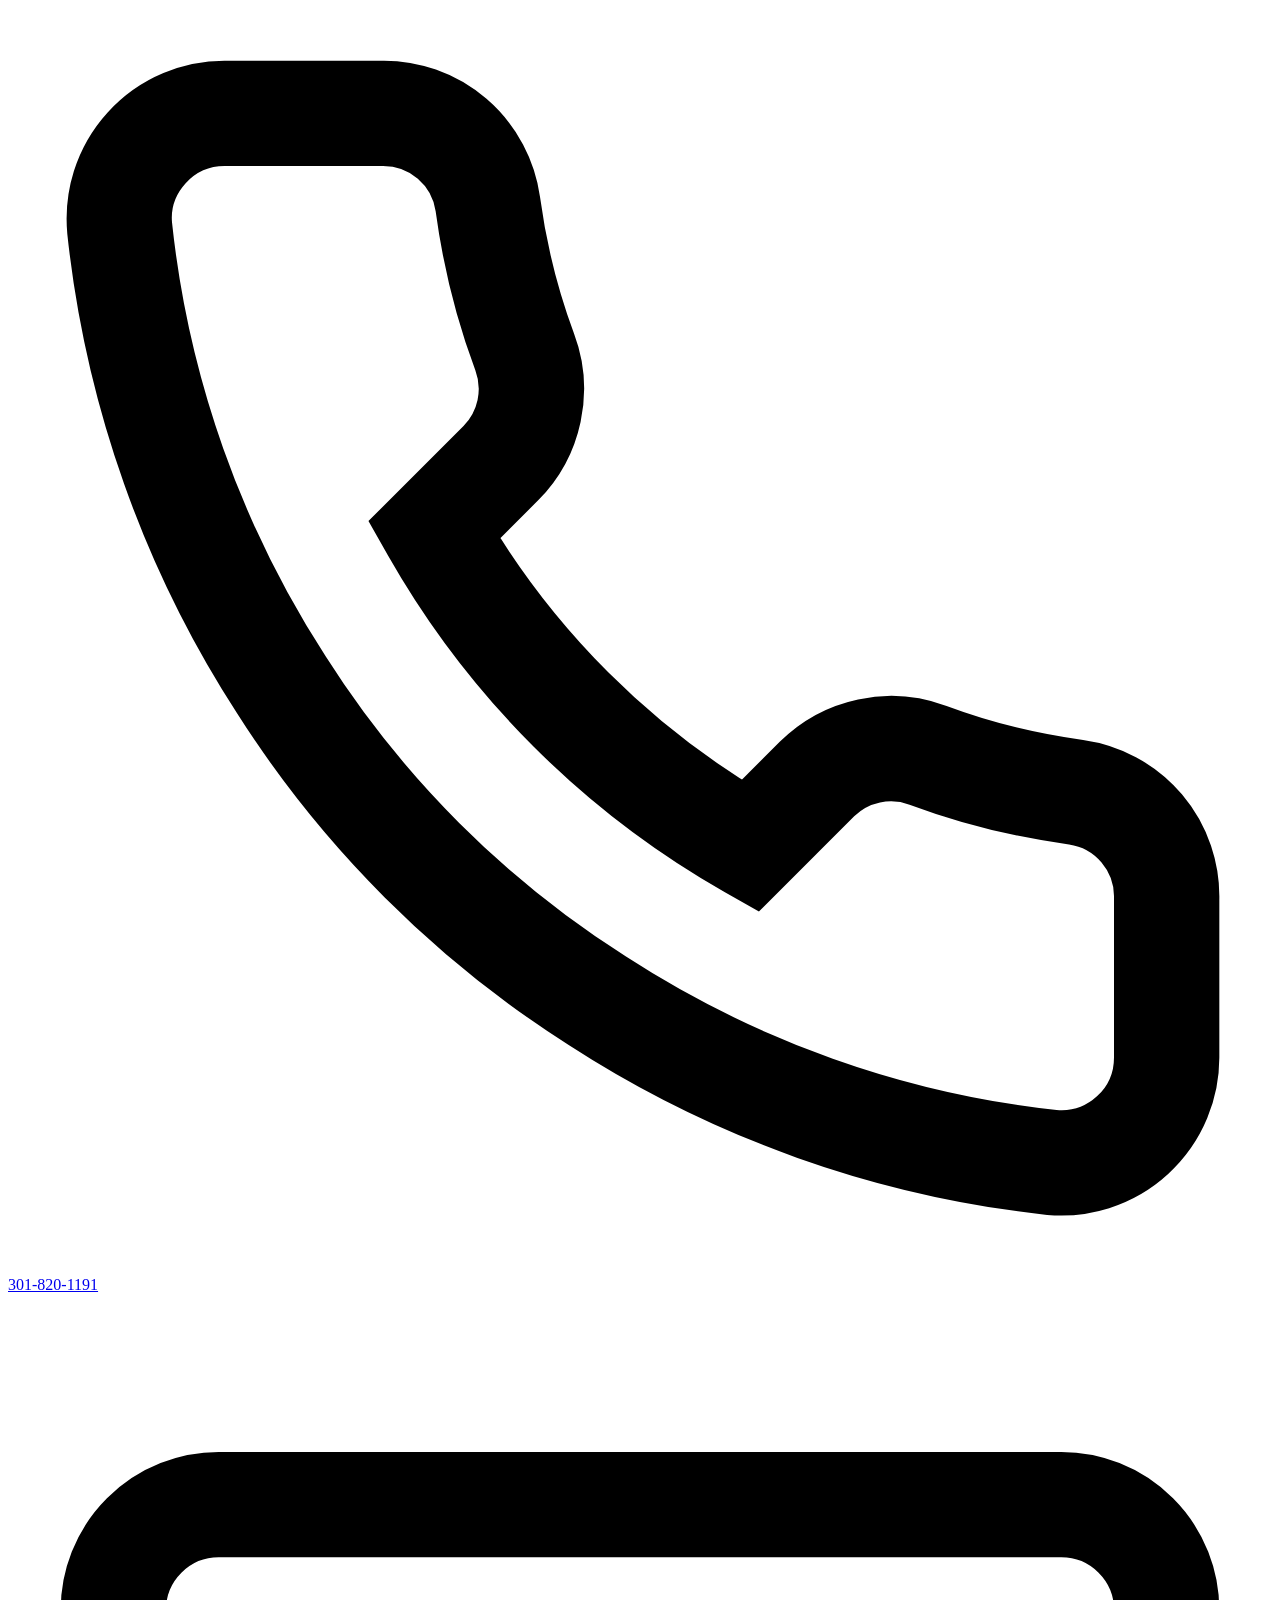
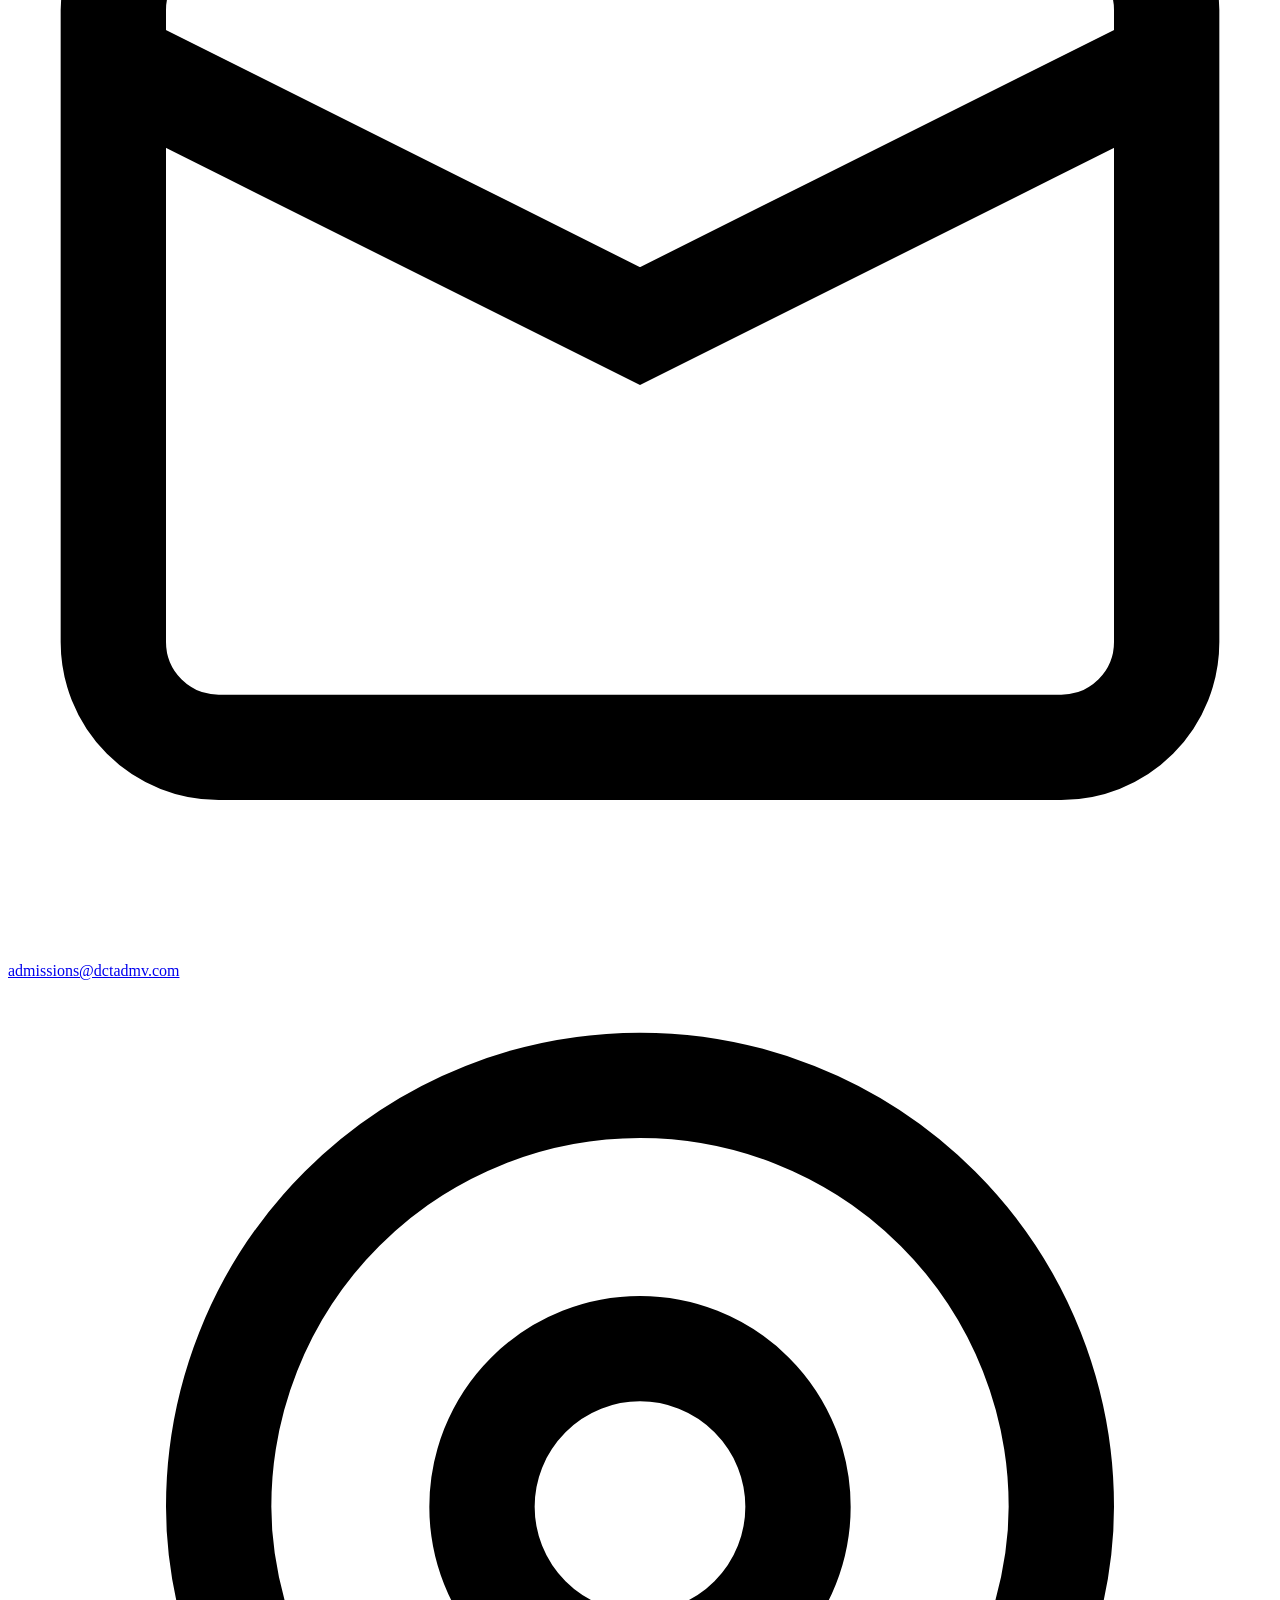
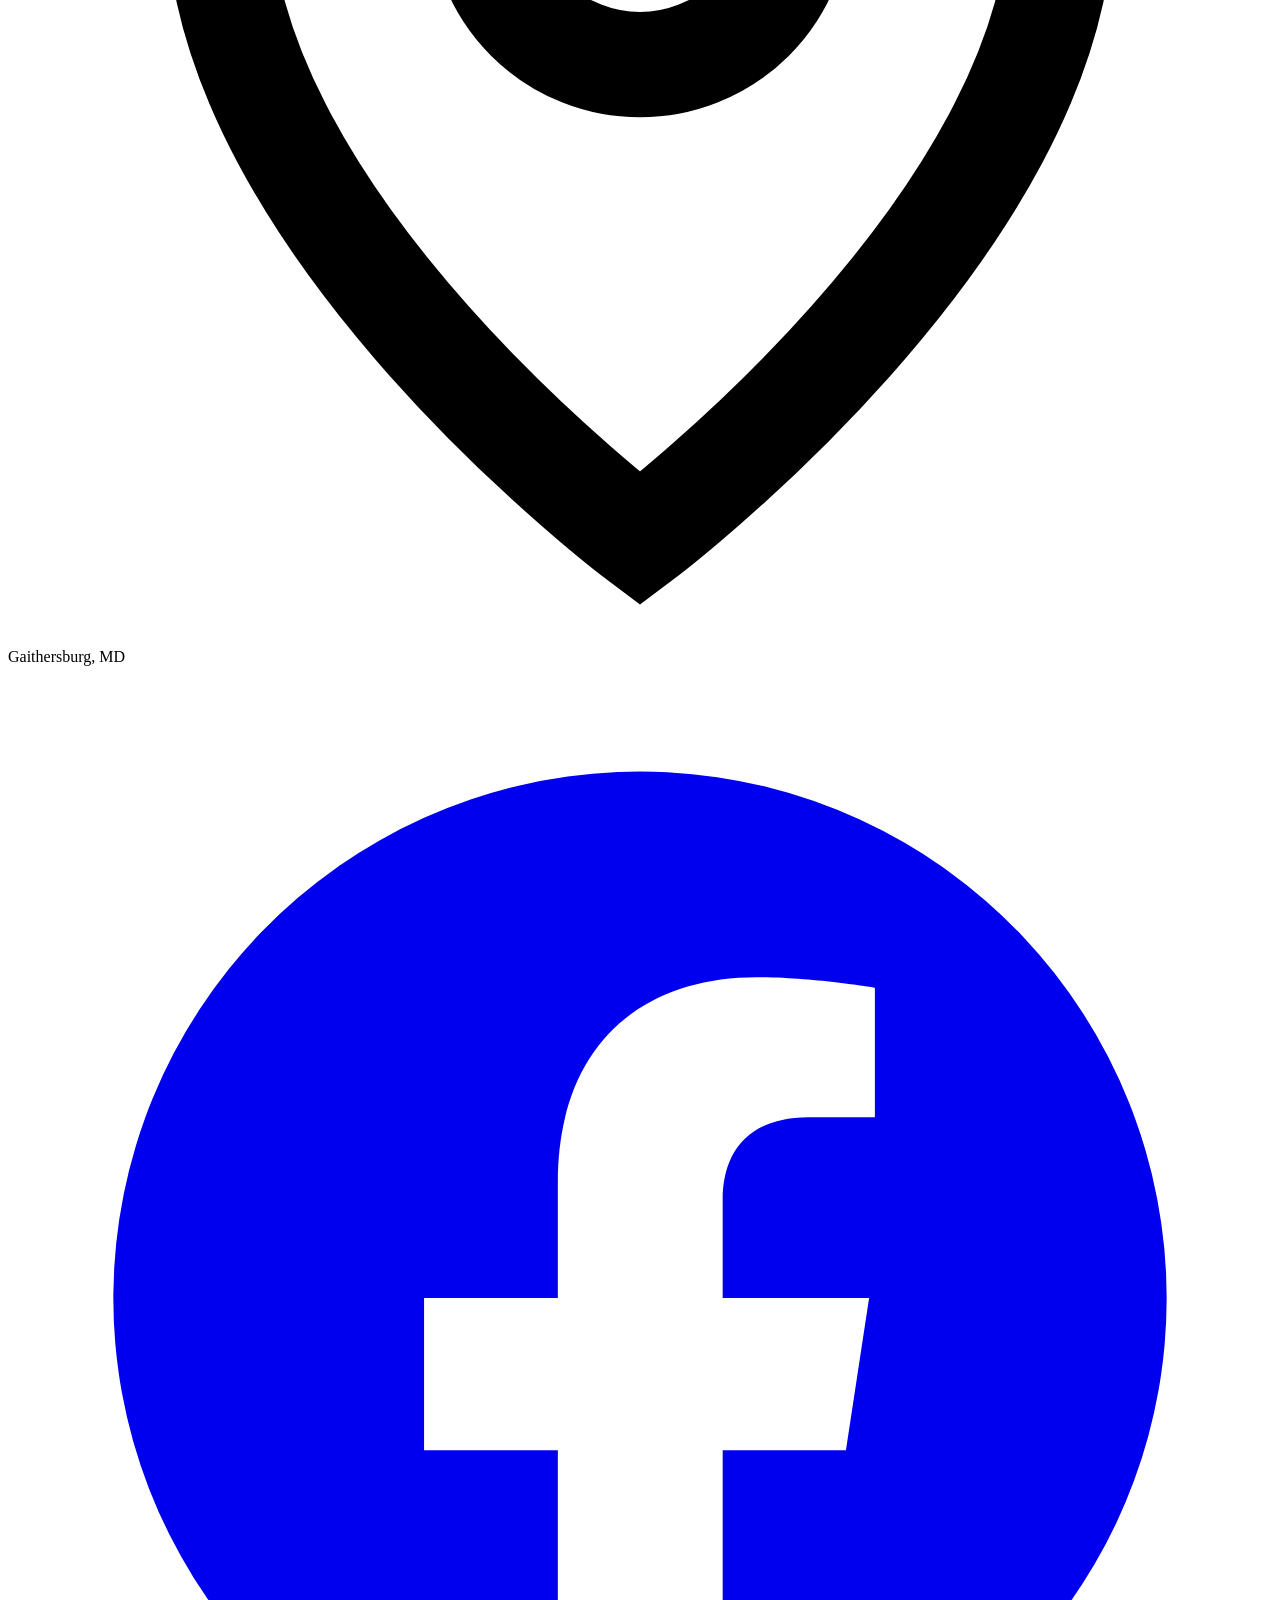
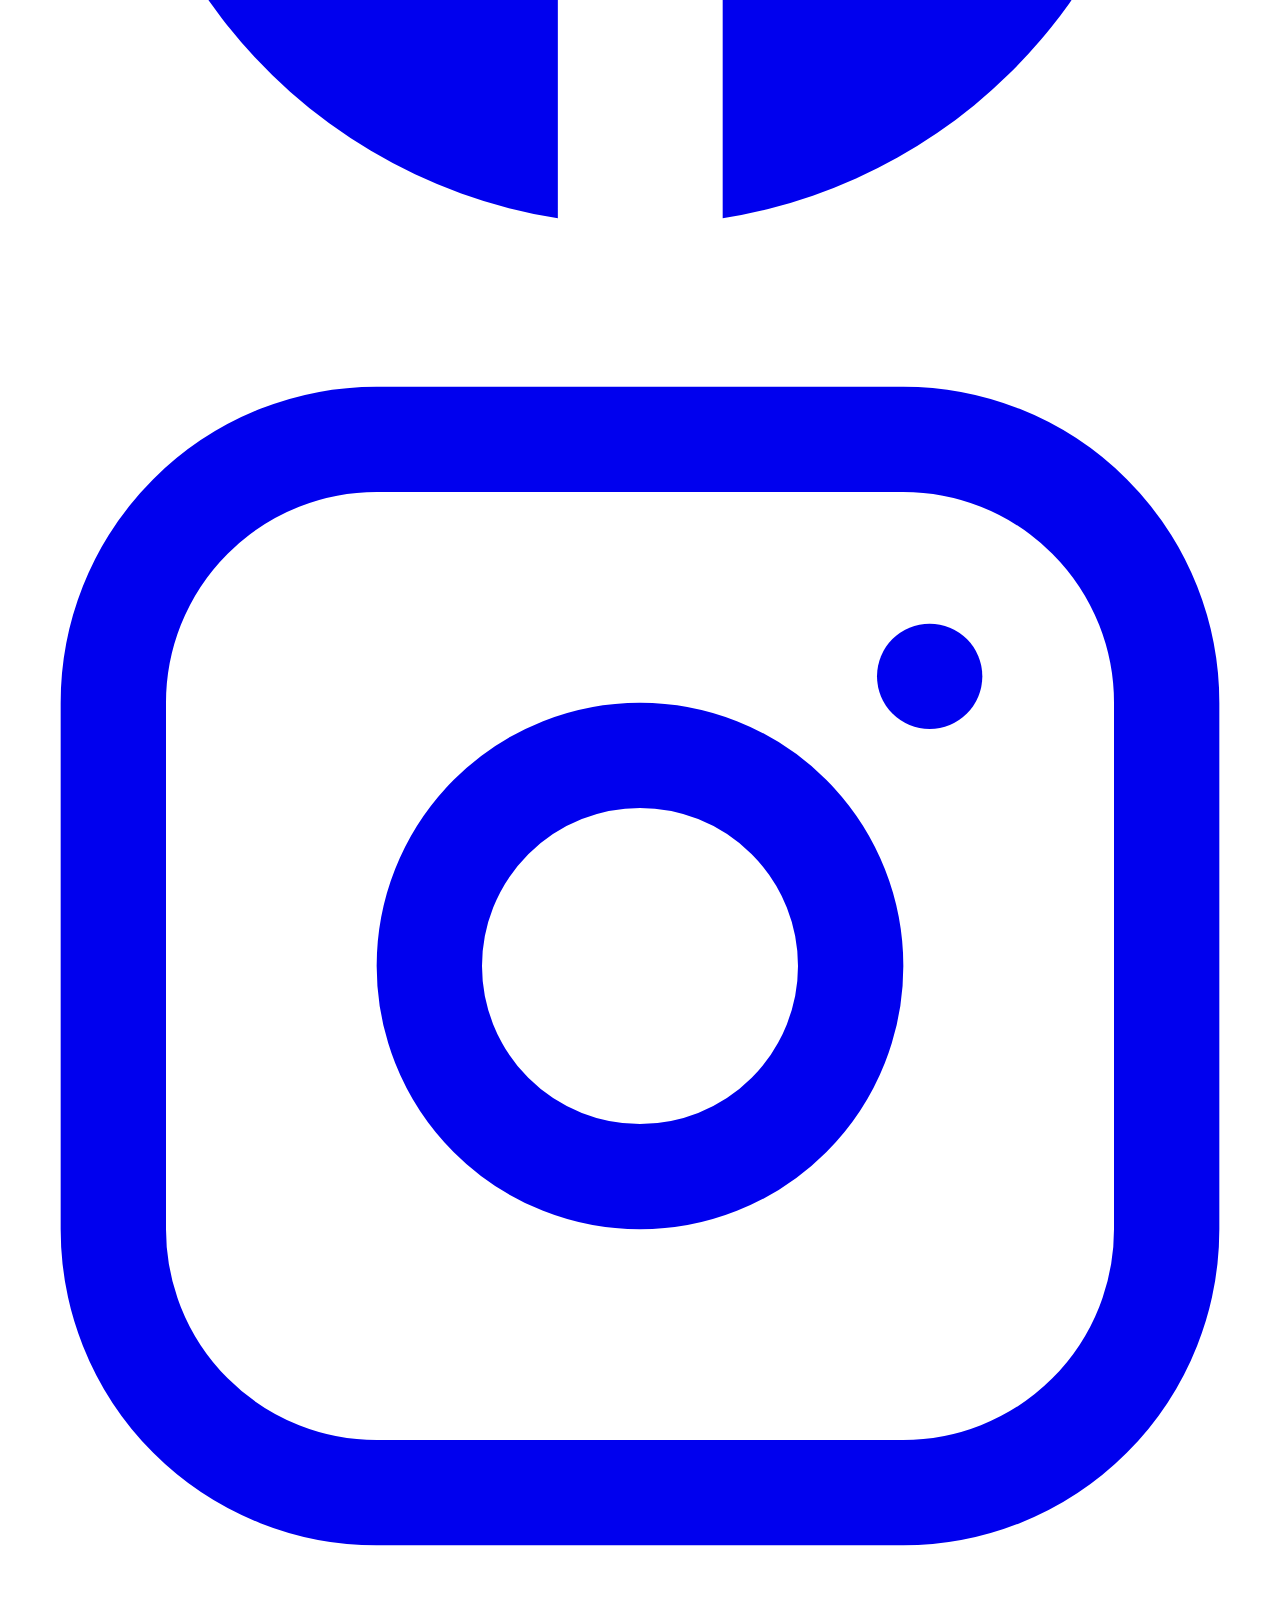
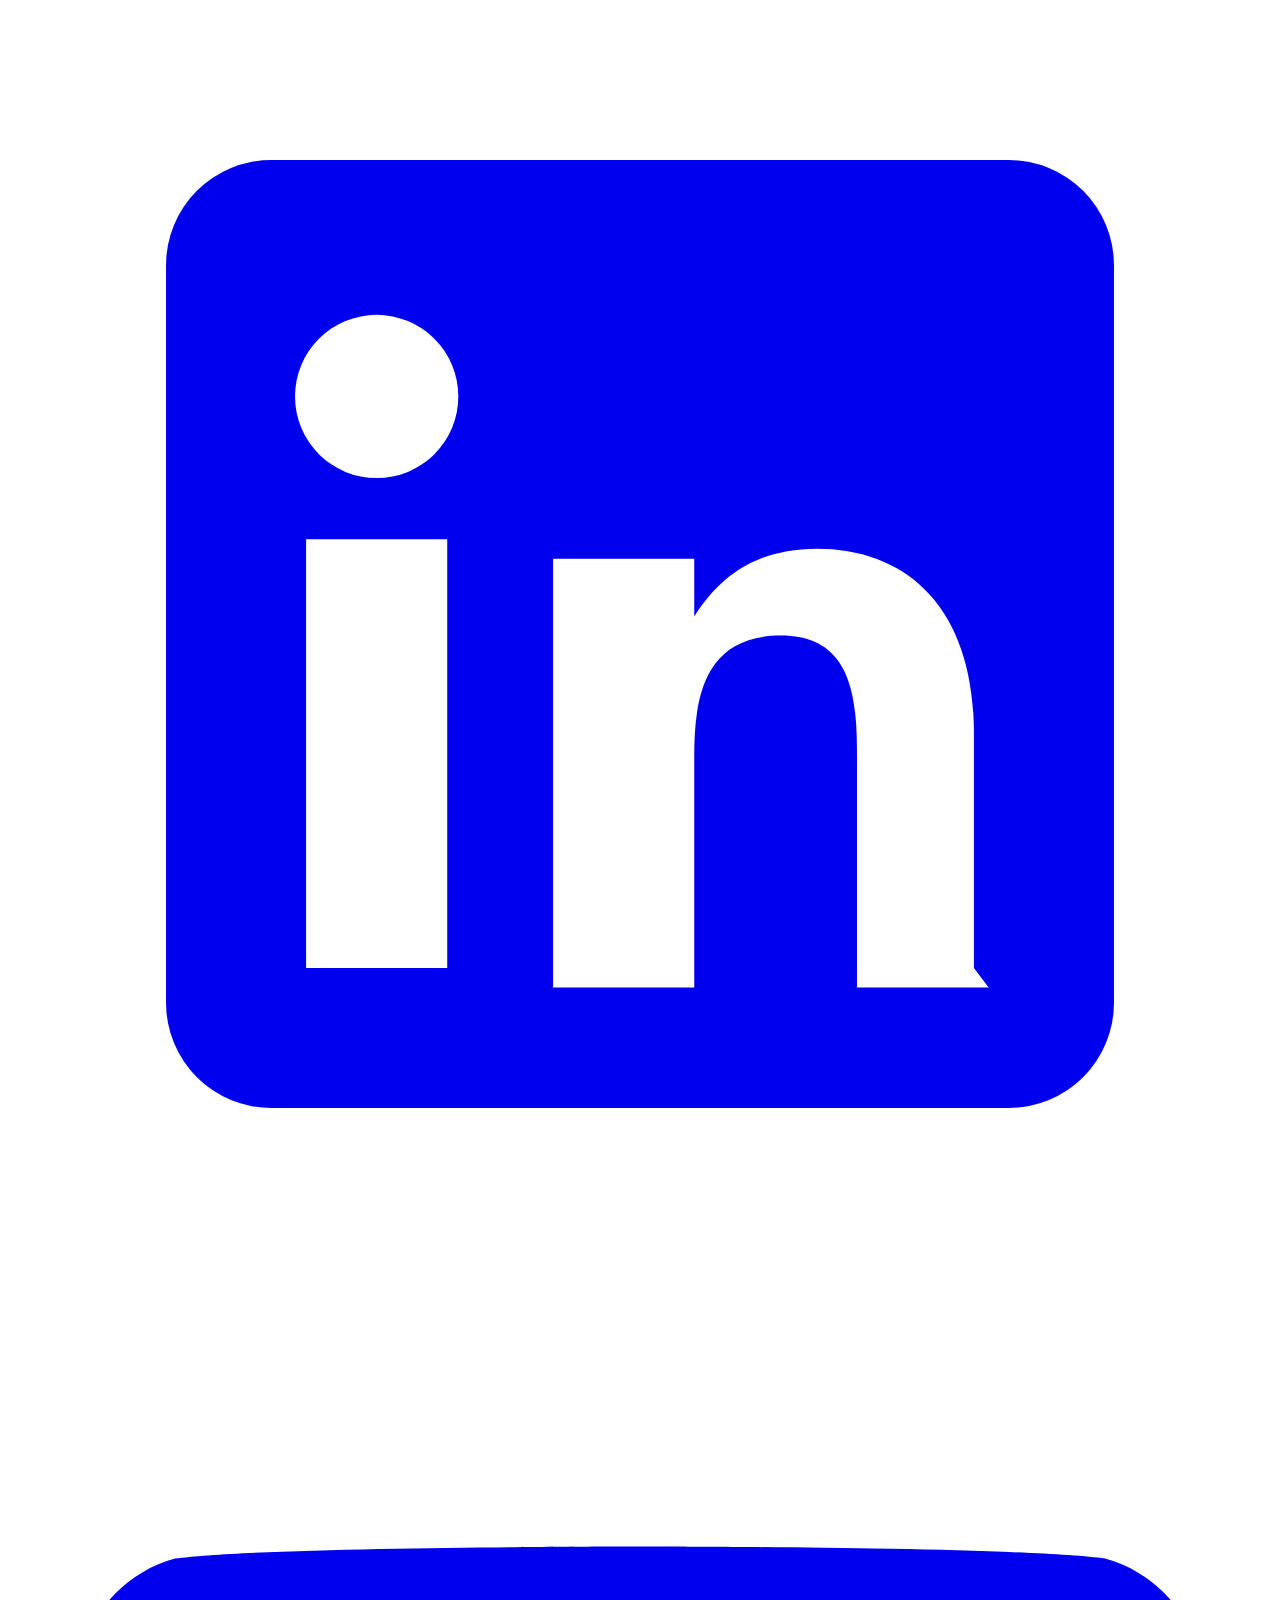
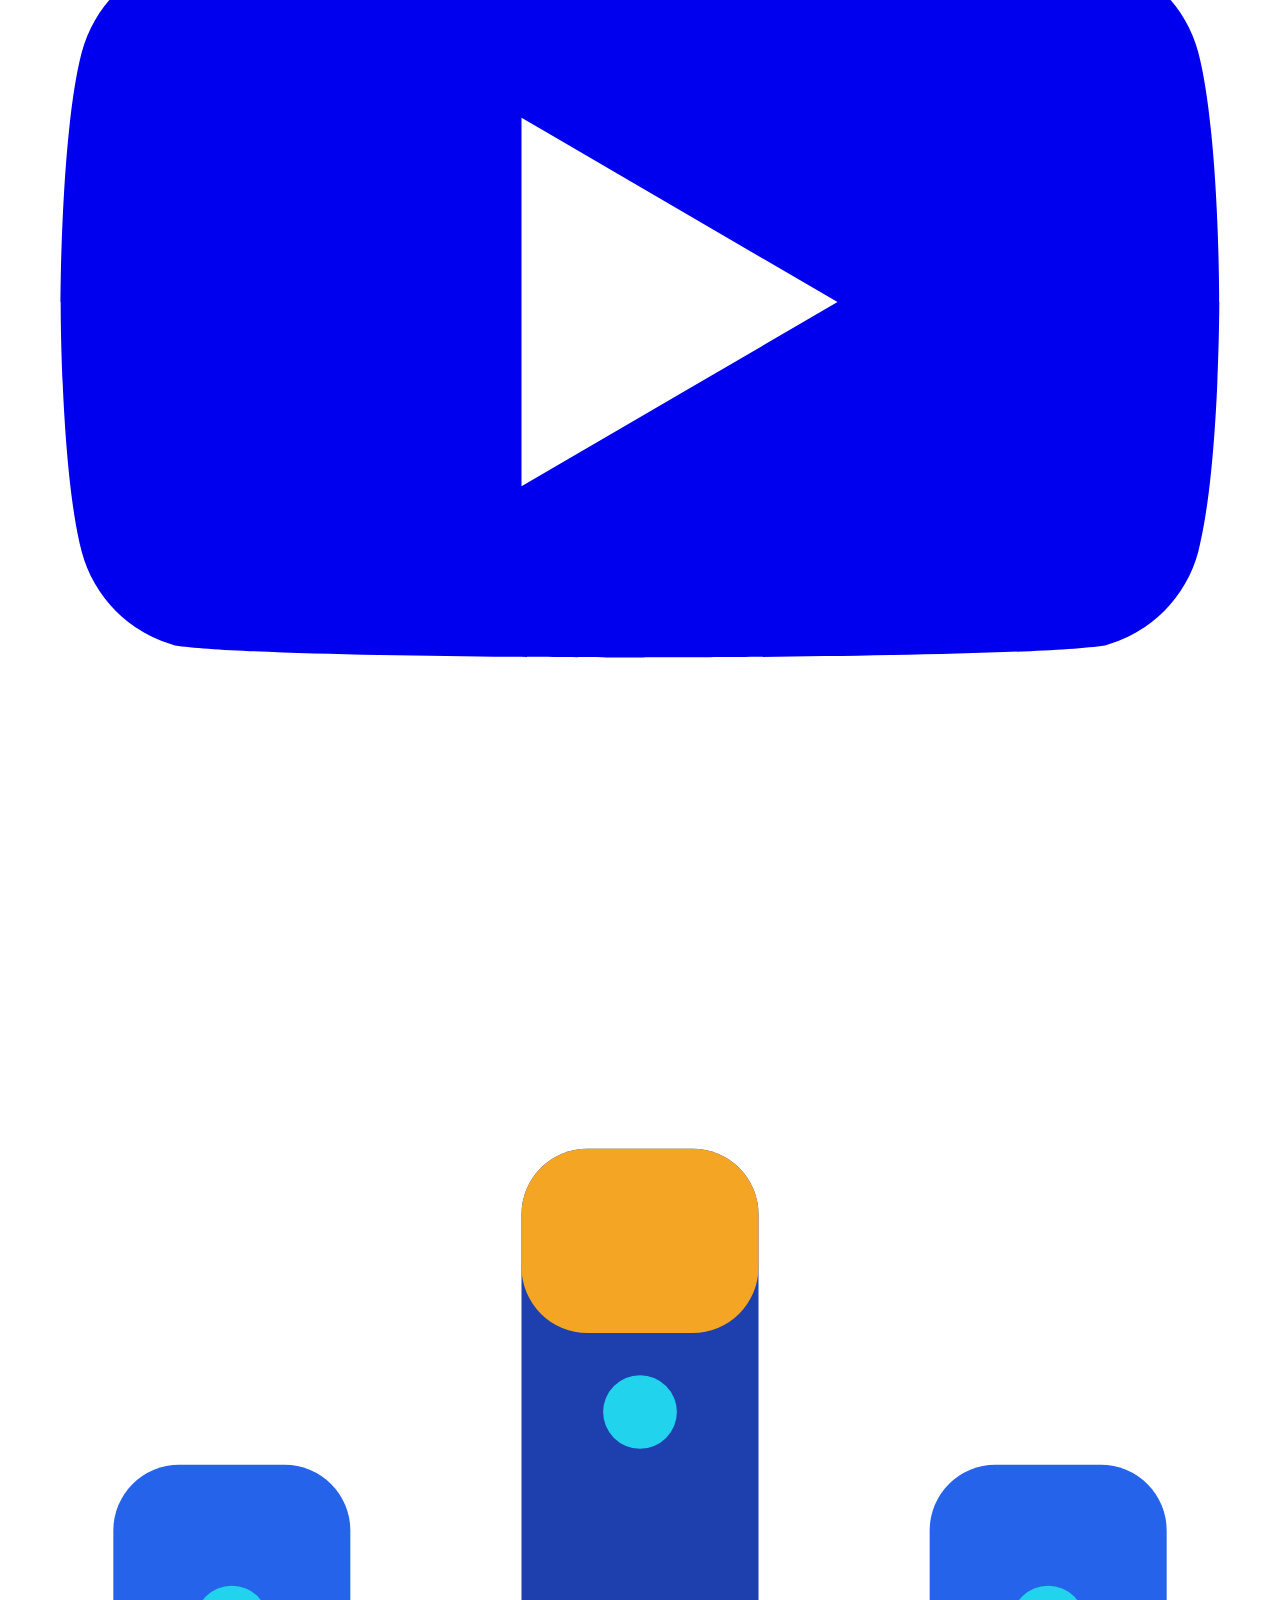
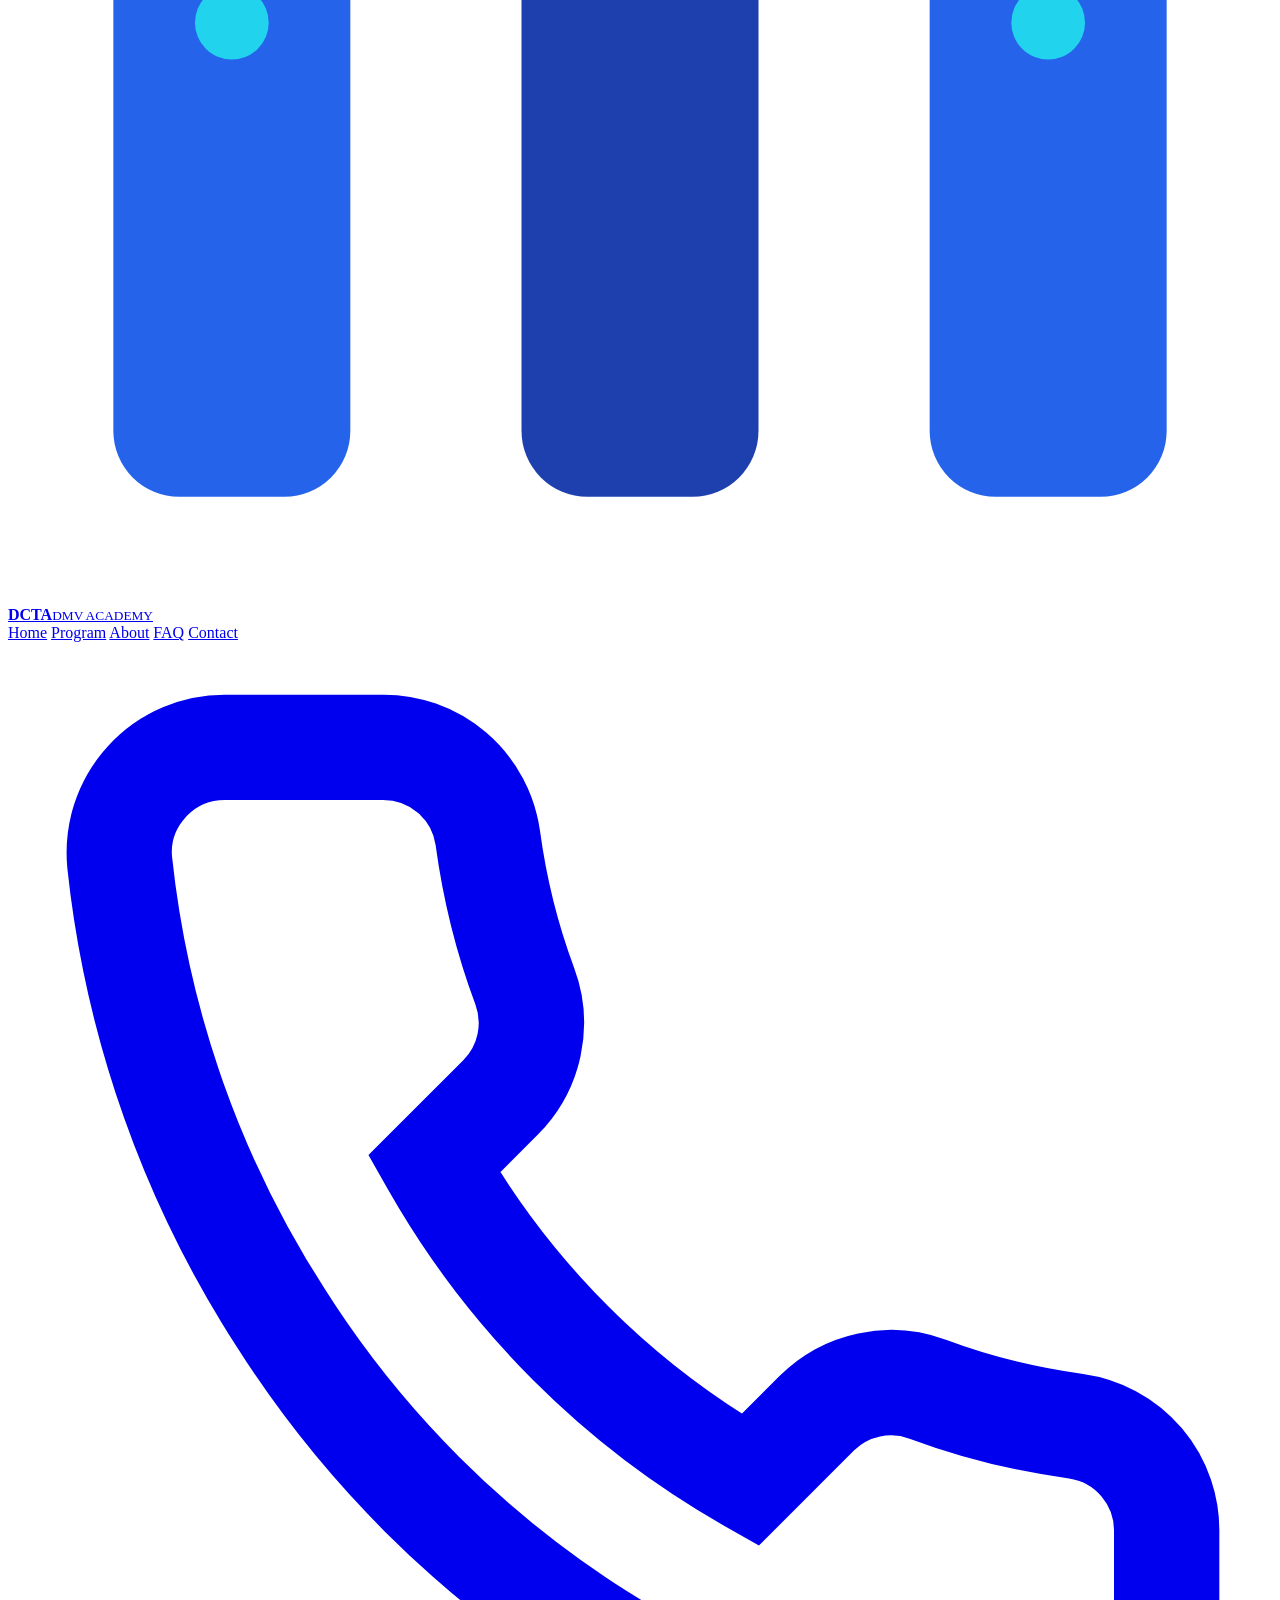
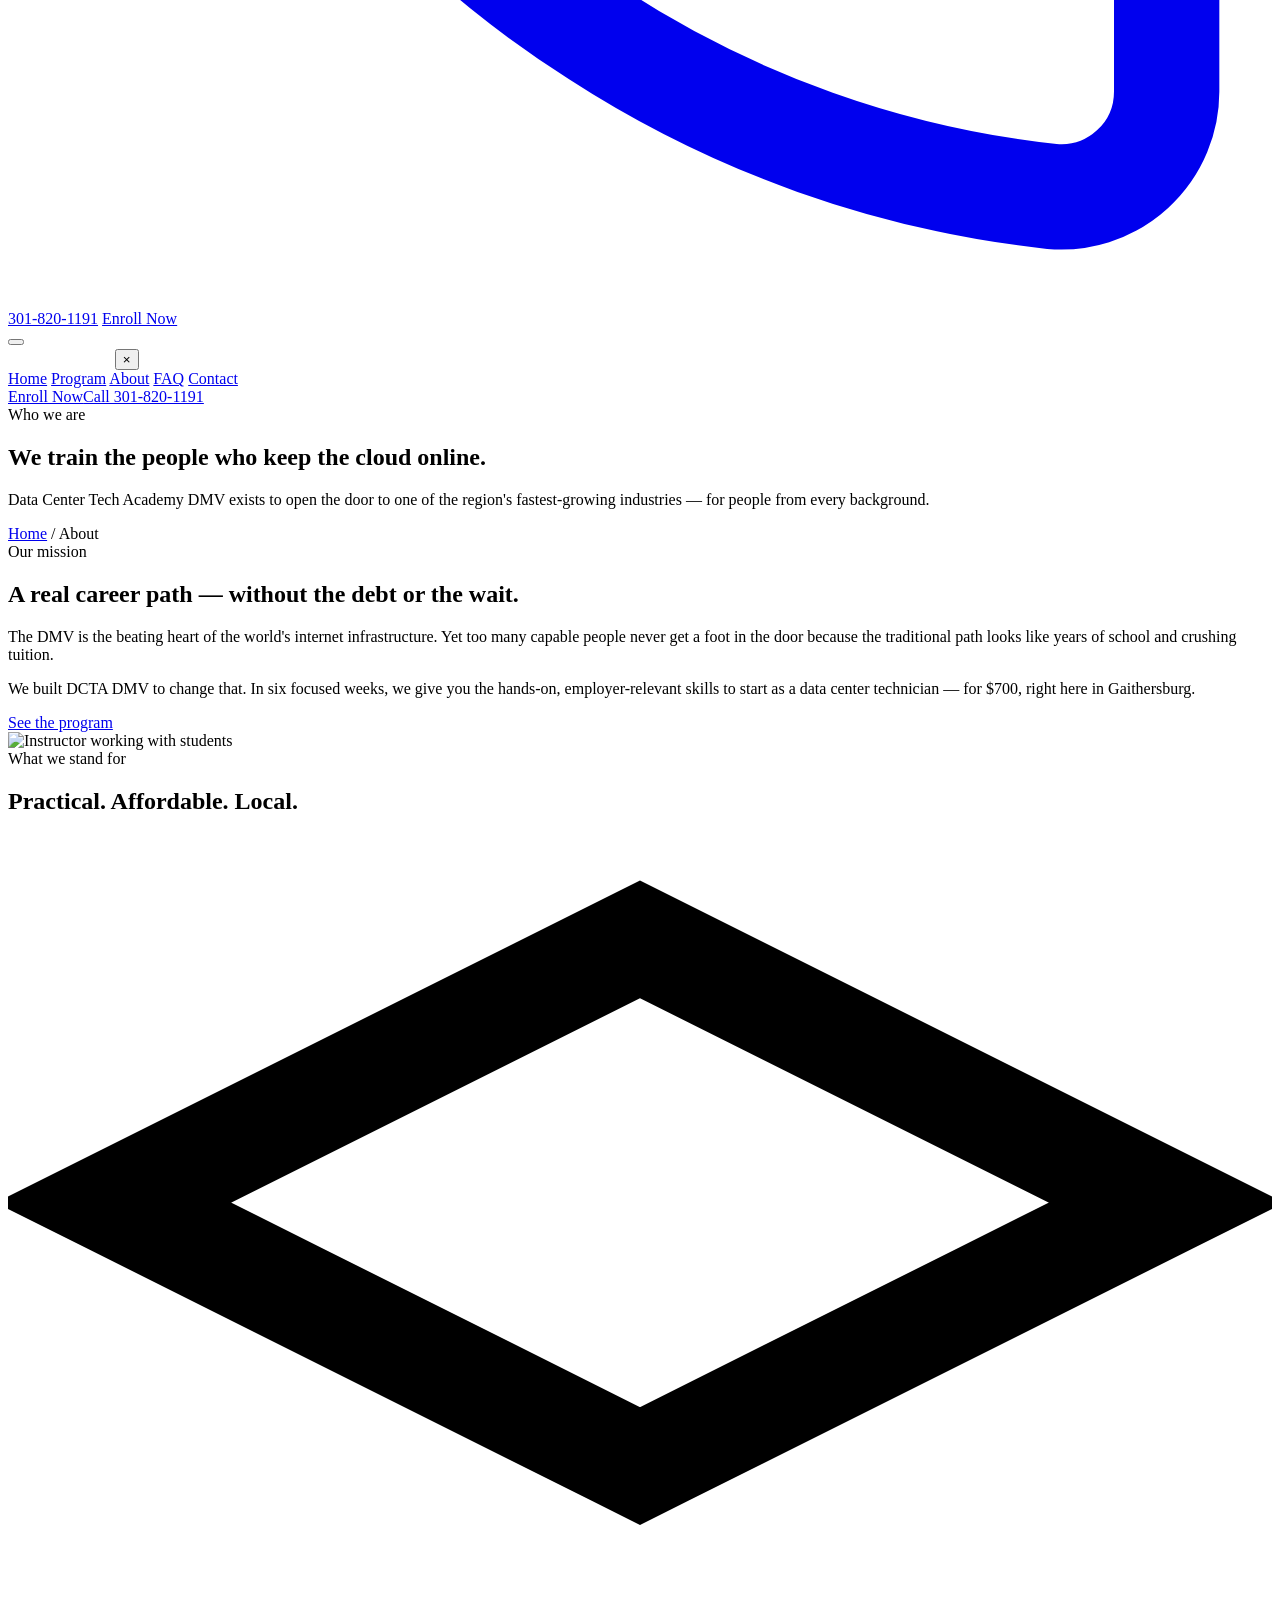
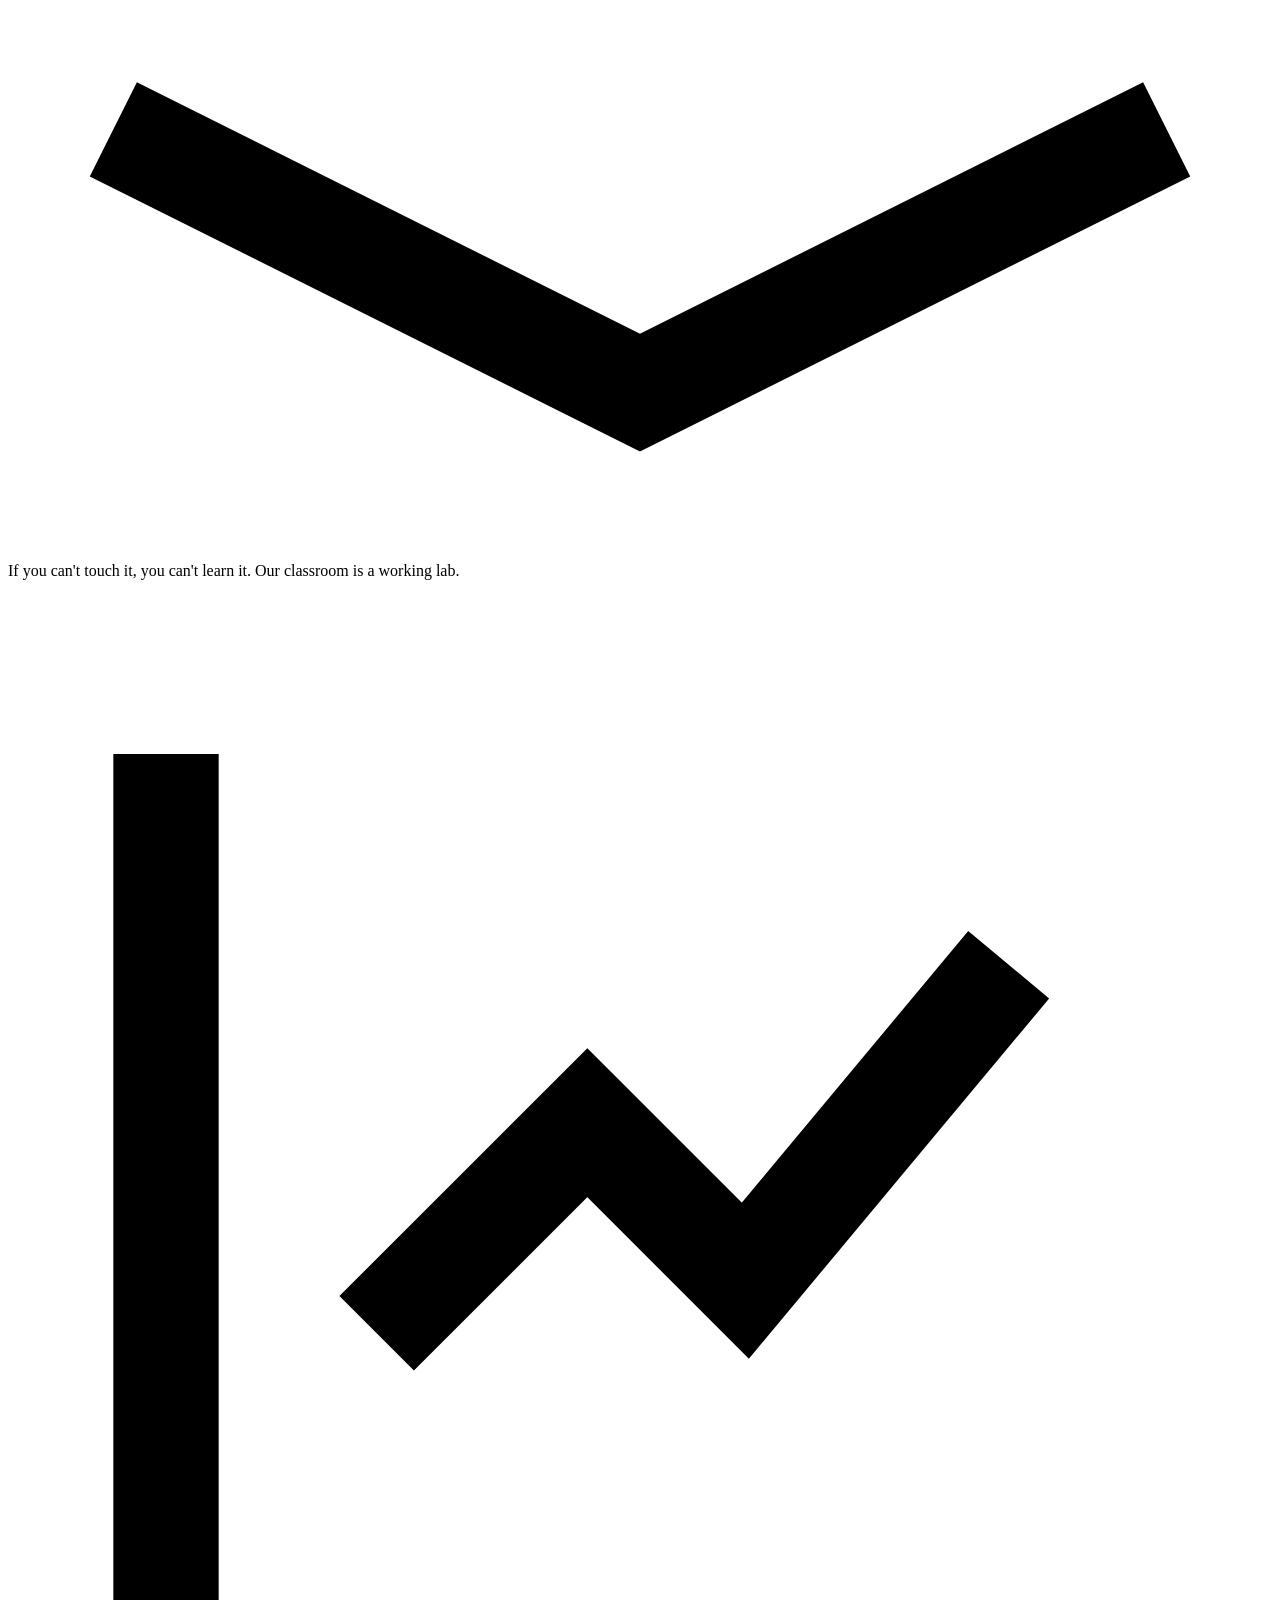
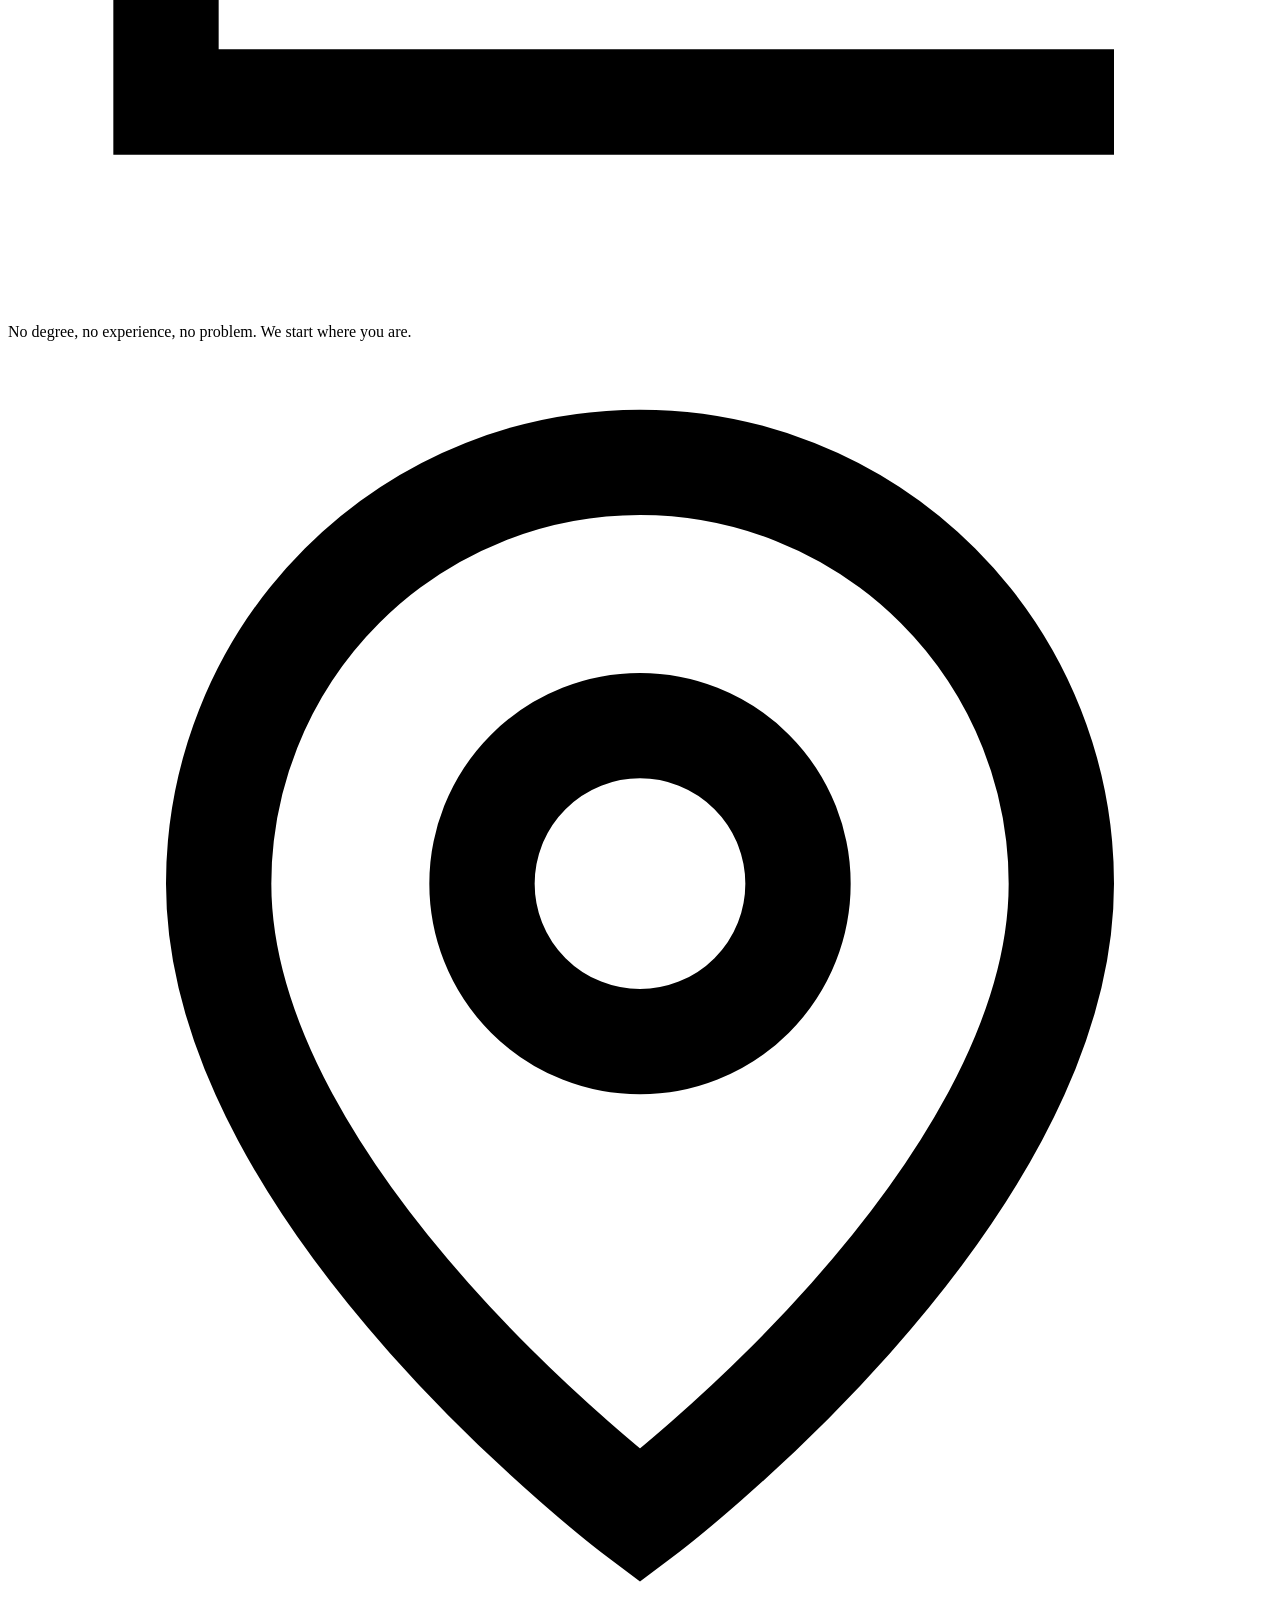
==== about.html @ bf555840 "Add about.html" ====
<!DOCTYPE html>
<html lang="en">
<head>
<meta charset="UTF-8">
<meta name="viewport" content="width=device-width, initial-scale=1">
<title>About Us | Data Center Tech Academy DMV</title>
<meta name="description" content="Data Center Tech Academy DMV trains beginners and career-changers for data center technician careers in Gaithersburg, MD.">
<link rel="icon" href="https://app.calldirector.ai/objects/generated-images/218/1777163194437-0baa3726f1692a23.png">
<link rel="stylesheet" href="assets/styles.css">
</head>
<body>

<div class="topbar">
  <div class="container">
    <div class="tb-left">
      <span><svg viewBox="0 0 24 24" fill="none" stroke="currentColor" stroke-width="2"><path d="M22 16.92v3a2 2 0 0 1-2.18 2 19.79 19.79 0 0 1-8.63-3.07 19.5 19.5 0 0 1-6-6 19.79 19.79 0 0 1-3.07-8.67A2 2 0 0 1 4.11 2h3a2 2 0 0 1 2 1.72c.13.96.36 1.9.7 2.81a2 2 0 0 1-.45 2.11L8.09 9.91a16 16 0 0 0 6 6l1.27-1.27a2 2 0 0 1 2.11-.45c.91.34 1.85.57 2.81.7A2 2 0 0 1 22 16.92z"/></svg><a href="tel:+13018201191">301-820-1191</a></span>
      <span><svg viewBox="0 0 24 24" fill="none" stroke="currentColor" stroke-width="2"><rect x="2" y="4" width="20" height="16" rx="2"/><path d="m22 7-10 5L2 7"/></svg><a href="mailto:admissions@dctadmv.com">admissions@dctadmv.com</a></span>
      <span><svg viewBox="0 0 24 24" fill="none" stroke="currentColor" stroke-width="2"><path d="M20 10c0 6-8 12-8 12s-8-6-8-12a8 8 0 0 1 16 0z"/><circle cx="12" cy="10" r="3"/></svg>Gaithersburg, MD</span>
    </div>
    <div class="tb-socials">
      <a href="#" aria-label="Facebook"><svg viewBox="0 0 24 24" fill="currentColor"><path d="M22 12a10 10 0 1 0-11.56 9.88v-6.99H7.9V12h2.54V9.8c0-2.5 1.49-3.89 3.78-3.89 1.09 0 2.24.2 2.24.2v2.46h-1.26c-1.24 0-1.63.77-1.63 1.56V12h2.78l-.44 2.89h-2.34v6.99A10 10 0 0 0 22 12z"/></svg></a>
      <a href="#" aria-label="Instagram"><svg viewBox="0 0 24 24" fill="none" stroke="currentColor" stroke-width="2"><rect x="2" y="2" width="20" height="20" rx="5"/><circle cx="12" cy="12" r="4"/><circle cx="17.5" cy="6.5" r="1" fill="currentColor" stroke="none"/></svg></a>
      <a href="#" aria-label="LinkedIn"><svg viewBox="0 0 24 24" fill="currentColor"><path d="M19 3a2 2 0 0 1 2 2v14a2 2 0 0 1-2 2H5a2 2 0 0 1-2-2V5a2 2 0 0 1 2-2h14zM8.34 18.34V10.2H5.66v8.14h2.68zM7 9.04a1.55 1.55 0 1 0 0-3.1 1.55 1.55 0 0 0 0 3.1zm11.34 9.3v-4.46c0-2.39-1.28-3.5-2.98-3.5-1.37 0-1.99.76-2.33 1.29v-1.1h-2.68v8.14h2.68v-4.4c0-1.16.22-2.28 1.65-2.28 1.42 0 1.44 1.33 1.44 2.35v4.33h2.5z"/></svg></a>
      <a href="#" aria-label="YouTube"><svg viewBox="0 0 24 24" fill="currentColor"><path d="M23 12s0-3.2-.4-4.74a2.51 2.51 0 0 0-1.77-1.78C19.27 5.25 12 5.25 12 5.25s-7.27 0-8.83.23A2.51 2.51 0 0 0 1.4 7.26C1 8.8 1 12 1 12s0 3.2.4 4.74a2.51 2.51 0 0 0 1.77 1.78c1.56.23 8.83.23 8.83.23s7.27 0 8.83-.23a2.51 2.51 0 0 0 1.77-1.78C23 15.2 23 12 23 12zM9.75 15.5v-7l6 3.5-6 3.5z"/></svg></a>
    </div>
  </div>
</div>

<header class="site-head">
  <nav class="nav container">
    <a class="brand" href="index.html">
      <svg class="mark" viewBox="0 0 48 48" xmlns="http://www.w3.org/2000/svg"><rect x="4" y="20" width="9" height="24" rx="2.5" fill="#2563EB"/><rect x="19.5" y="8" width="9" height="36" rx="2.5" fill="#1E40AF"/><rect x="35" y="20" width="9" height="24" rx="2.5" fill="#2563EB"/><rect x="19.5" y="8" width="9" height="7" rx="2.5" fill="#F5A524"/><circle cx="8.5" cy="26" r="1.4" fill="#22D3EE"/><circle cx="24" cy="18" r="1.4" fill="#22D3EE"/><circle cx="39.5" cy="26" r="1.4" fill="#22D3EE"/></svg>
      <span class="wm"><b>DCTA</b><small>DMV ACADEMY</small></span>
    </a>
    <div class="nav-links">
      <a href="index.html">Home</a>
      <a href="program.html">Program</a>
      <a href="about.html" class="active">About</a>
      <a href="faq.html">FAQ</a>
      <a href="contact.html">Contact</a>
    </div>
    <div class="nav-cta">
      <a class="nav-phone" href="tel:+13018201191"><svg viewBox="0 0 24 24" fill="none" stroke="currentColor" stroke-width="2"><path d="M22 16.92v3a2 2 0 0 1-2.18 2 19.79 19.79 0 0 1-8.63-3.07 19.5 19.5 0 0 1-6-6 19.79 19.79 0 0 1-3.07-8.67A2 2 0 0 1 4.11 2h3a2 2 0 0 1 2 1.72c.13.96.36 1.9.7 2.81a2 2 0 0 1-.45 2.11L8.09 9.91a16 16 0 0 0 6 6l1.27-1.27a2 2 0 0 1 2.11-.45c.91.34 1.85.57 2.81.7A2 2 0 0 1 22 16.92z"/></svg>301-820-1191</a>
      <a class="btn btn-primary btn-sm" href="enroll.html">Enroll Now</a>
    </div>
    <button class="burger" aria-label="Menu"><span></span></button>
  </nav>
</header>

<div class="scrim"></div>
<aside class="mobile-nav">
  <div class="mn-head"><span class="wm" style="color:#fff"><b style="font-family:Archivo;font-weight:900;font-size:20px">DCTA DMV</b></span><button class="mn-close" aria-label="Close">&times;</button></div>
  <a class="mn-link" href="index.html">Home</a>
  <a class="mn-link" href="program.html">Program</a>
  <a class="mn-link" href="about.html">About</a>
  <a class="mn-link" href="faq.html">FAQ</a>
  <a class="mn-link" href="contact.html">Contact</a>
  <div class="mn-foot"><a class="btn btn-primary" href="enroll.html">Enroll Now</a><a class="btn btn-outline" href="tel:+13018201191">Call 301-820-1191</a></div>
</aside>

<section class="page-hero">
  <div class="container">
    <div class="eyebrow on-dark">Who we are</div>
    <h1>We train the people who keep the cloud online.</h1>
    <p>Data Center Tech Academy DMV exists to open the door to one of the region's fastest-growing industries — for people from every background.</p>
    <div class="crumbs"><a href="index.html">Home</a> / <span>About</span></div>
  </div>
</section>

<section class="section">
  <div class="container">
    <div class="split">
      <div class="split-body reveal">
        <div class="eyebrow">Our mission</div>
        <h2>A real career path — without the debt or the wait.</h2>
        <p>The DMV is the beating heart of the world's internet infrastructure. Yet too many capable people never get a foot in the door because the traditional path looks like years of school and crushing tuition.</p>
        <p>We built DCTA DMV to change that. In six focused weeks, we give you the hands-on, employer-relevant skills to start as a data center technician — for $700, right here in Gaithersburg.</p>
        <a class="btn btn-blue" href="program.html">See the program</a>
      </div>
      <div class="split-media reveal d1"><img src="https://app.calldirector.ai/objects/generated-images/218/1777159987497-f14d9d793058416e.png" alt="Instructor working with students" loading="lazy"></div>
    </div>
  </div>
</section>

<section class="section dark">
  <div class="container" data-counters>
    <div class="sec-head center reveal"><div class="eyebrow center on-dark">What we stand for</div><h2>Practical. Affordable. Local.</h2></div>
    <div class="feat-grid">
      <div class="feat reveal d1" style="background:rgba(255,255,255,.04);border-color:rgba(255,255,255,.08)"><div class="ic"><svg viewBox="0 0 24 24" fill="none" stroke="currentColor" stroke-width="2"><path d="M12 2 2 7l10 5 10-5-10-5zM2 17l10 5 10-5"/></svg></div><h3 style="color:#fff">Hands-on, always</h3><p style="color:var(--t-on-dark-mut)">If you can't touch it, you can't learn it. Our classroom is a working lab.</p></div>
      <div class="feat alt reveal d2" style="background:rgba(255,255,255,.04);border-color:rgba(255,255,255,.08)"><div class="ic"><svg viewBox="0 0 24 24" fill="none" stroke="currentColor" stroke-width="2"><path d="M3 3v18h18"/><path d="m7 14 4-4 3 3 5-6"/></svg></div><h3 style="color:#fff">Accessible to all</h3><p style="color:var(--t-on-dark-mut)">No degree, no experience, no problem. We start where you are.</p></div>
      <div class="feat alt2 reveal d3" style="background:rgba(255,255,255,.04);border-color:rgba(255,255,255,.08)"><div class="ic"><svg viewBox="0 0 24 24" fill="none" stroke="currentColor" stroke-width="2"><path d="M20 10c0 6-8 12-8 12s-8-6-8-12a8 8 0 0 1 16 0z"/><circle cx="12" cy="10" r="3"/></svg></div><h3 style="color:#fff">Rooted in the DMV</h3><p style="color:var(--t-on-dark-mut)">We train for the jobs that exist minutes away — and connect you to them.</p></div>
    </div>
  </div>
</section>

<section class="section">
  <div class="container">
    <div class="split rev">
      <div class="split-media reveal"><img src="https://app.calldirector.ai/objects/generated-images/218/1777159767351-cb6ab78d34e787bf.png" alt="DCTA DMV training facility" loading="lazy"></div>
      <div class="split-body reveal d1">
        <div class="eyebrow">Our home</div>
        <h2>Train in the heart of Gaithersburg.</h2>
        <p>Our lab and classroom sit at 431 N Frederick Ave, Suite 202 — easy to reach from across Montgomery County and the wider DMV, with parking on site.</p>
        <ul class="checklist">
          <li><svg viewBox="0 0 24 24" fill="none" stroke="currentColor" stroke-width="2.5"><path d="m20 6-11 11-5-5"/></svg>Working rack lab with real equipment</li>
          <li><svg viewBox="0 0 24 24" fill="none" stroke="currentColor" stroke-width="2.5"><path d="m20 6-11 11-5-5"/></svg>Small classes for individual attention</li>
          <li><svg viewBox="0 0 24 24" fill="none" stroke="currentColor" stroke-width="2.5"><path d="m20 6-11 11-5-5"/></svg>Evening &amp; weekend schedules for working students</li>
        </ul>
        <a class="btn btn-ghost" href="contact.html">Plan your visit</a>
      </div>
    </div>
  </div>
</section>

<section class="section tint">
  <div class="container">
    <div class="cta-band reveal"><div class="inner"><div><h2>Come see the lab for yourself.</h2><p>Book a quick call with admissions or reserve your seat in the next cohort.</p></div><div class="cta-actions"><a class="btn btn-primary btn-lg" href="enroll.html">Enroll now</a><a class="btn btn-outline btn-lg" href="contact.html">Contact us</a></div></div></div>
  </div>
</section>

<footer class="foot">
  <div class="container">
    <div class="foot-grid">
      <div>
        <a class="brand" href="index.html"><svg class="mark" viewBox="0 0 48 48" xmlns="http://www.w3.org/2000/svg"><rect x="4" y="20" width="9" height="24" rx="2.5" fill="#2563EB"/><rect x="19.5" y="8" width="9" height="36" rx="2.5" fill="#3B82F6"/><rect x="35" y="20" width="9" height="24" rx="2.5" fill="#2563EB"/><rect x="19.5" y="8" width="9" height="7" rx="2.5" fill="#F5A524"/><circle cx="8.5" cy="26" r="1.4" fill="#22D3EE"/><circle cx="24" cy="18" r="1.4" fill="#22D3EE"/><circle cx="39.5" cy="26" r="1.4" fill="#22D3EE"/></svg><span class="wm"><b>DCTA</b><small>DMV ACADEMY</small></span></a>
        <p class="fdesc">Hands-on data center technician training in Gaithersburg, MD. Real skills, real labs, real careers — in weeks.</p>
        <div class="foot-social">
          <a href="#" aria-label="Facebook"><svg viewBox="0 0 24 24" fill="currentColor"><path d="M22 12a10 10 0 1 0-11.56 9.88v-6.99H7.9V12h2.54V9.8c0-2.5 1.49-3.89 3.78-3.89 1.09 0 2.24.2 2.24.2v2.46h-1.26c-1.24 0-1.63.77-1.63 1.56V12h2.78l-.44 2.89h-2.34v6.99A10 10 0 0 0 22 12z"/></svg></a>
      <a href="#" aria-label="Instagram"><svg viewBox="0 0 24 24" fill="none" stroke="currentColor" stroke-width="2"><rect x="2" y="2" width="20" height="20" rx="5"/><circle cx="12" cy="12" r="4"/><circle cx="17.5" cy="6.5" r="1" fill="currentColor" stroke="none"/></svg></a>
      <a href="#" aria-label="LinkedIn"><svg viewBox="0 0 24 24" fill="currentColor"><path d="M19 3a2 2 0 0 1 2 2v14a2 2 0 0 1-2 2H5a2 2 0 0 1-2-2V5a2 2 0 0 1 2-2h14zM8.34 18.34V10.2H5.66v8.14h2.68zM7 9.04a1.55 1.55 0 1 0 0-3.1 1.55 1.55 0 0 0 0 3.1zm11.34 9.3v-4.46c0-2.39-1.28-3.5-2.98-3.5-1.37 0-1.99.76-2.33 1.29v-1.1h-2.68v8.14h2.68v-4.4c0-1.16.22-2.28 1.65-2.28 1.42 0 1.44 1.33 1.44 2.35v4.33h2.5z"/></svg></a>
      <a href="#" aria-label="YouTube"><svg viewBox="0 0 24 24" fill="currentColor"><path d="M23 12s0-3.2-.4-4.74a2.51 2.51 0 0 0-1.77-1.78C19.27 5.25 12 5.25 12 5.25s-7.27 0-8.83.23A2.51 2.51 0 0 0 1.4 7.26C1 8.8 1 12 1 12s0 3.2.4 4.74a2.51 2.51 0 0 0 1.77 1.78c1.56.23 8.83.23 8.83.23s7.27 0 8.83-.23a2.51 2.51 0 0 0 1.77-1.78C23 15.2 23 12 23 12zM9.75 15.5v-7l6 3.5-6 3.5z"/></svg></a>
        </div>
      </div>
      <div><h4>Explore</h4><ul><li><a href="index.html">Home</a></li><li><a href="program.html">Program &amp; Curriculum</a></li><li><a href="about.html">About Us</a></li><li><a href="faq.html">FAQ</a></li><li><a href="contact.html">Contact</a></li></ul></div>
      <div><h4>Program</h4><ul><li><a href="enroll.html">Enroll Now</a></li><li><a href="program.html">Curriculum</a></li><li><a href="enroll.html">Tuition &amp; Deposit</a></li><li><a href="faq.html">Schedule</a></li><li><a href="contact.html">Visit Us</a></li></ul></div>
      <div><h4>Get in touch</h4><ul class="fcontact"><li><svg viewBox="0 0 24 24" fill="none" stroke="currentColor" stroke-width="2"><path d="M20 10c0 6-8 12-8 12s-8-6-8-12a8 8 0 0 1 16 0z"/><circle cx="12" cy="10" r="3"/></svg><span>431 N Frederick Ave, Suite 202<br>Gaithersburg, MD 20877</span></li><li><svg viewBox="0 0 24 24" fill="none" stroke="currentColor" stroke-width="2"><path d="M22 16.92v3a2 2 0 0 1-2.18 2 19.79 19.79 0 0 1-8.63-3.07 19.5 19.5 0 0 1-6-6 19.79 19.79 0 0 1-3.07-8.67A2 2 0 0 1 4.11 2h3a2 2 0 0 1 2 1.72c.13.96.36 1.9.7 2.81a2 2 0 0 1-.45 2.11L8.09 9.91a16 16 0 0 0 6 6l1.27-1.27a2 2 0 0 1 2.11-.45c.91.34 1.85.57 2.81.7A2 2 0 0 1 22 16.92z"/></svg><a href="tel:+13018201191">301-820-1191</a></li><li><svg viewBox="0 0 24 24" fill="none" stroke="currentColor" stroke-width="2"><rect x="2" y="4" width="20" height="16" rx="2"/><path d="m22 7-10 5L2 7"/></svg><a href="mailto:admissions@dctadmv.com">admissions@dctadmv.com</a></li></ul></div>
    </div>
    <div class="foot-bar"><span>&copy; <span data-year>2026</span> Data Center Tech Academy DMV. All rights reserved.</span><span>Site by <a href="#" style="color:var(--cyan)">CallDirector AI</a></span></div>
  </div>
</footer>

<!-- back to top -->
<button class="to-top" id="toTop" aria-label="Back to top" title="Back to top">
  <svg viewBox="0 0 24 24" fill="none" stroke="currentColor" stroke-width="2.5" stroke-linecap="round" stroke-linejoin="round"><path d="m18 15-6-6-6 6"/></svg>
</button>

<script src="assets/main.js"></script>
</body>
</html>
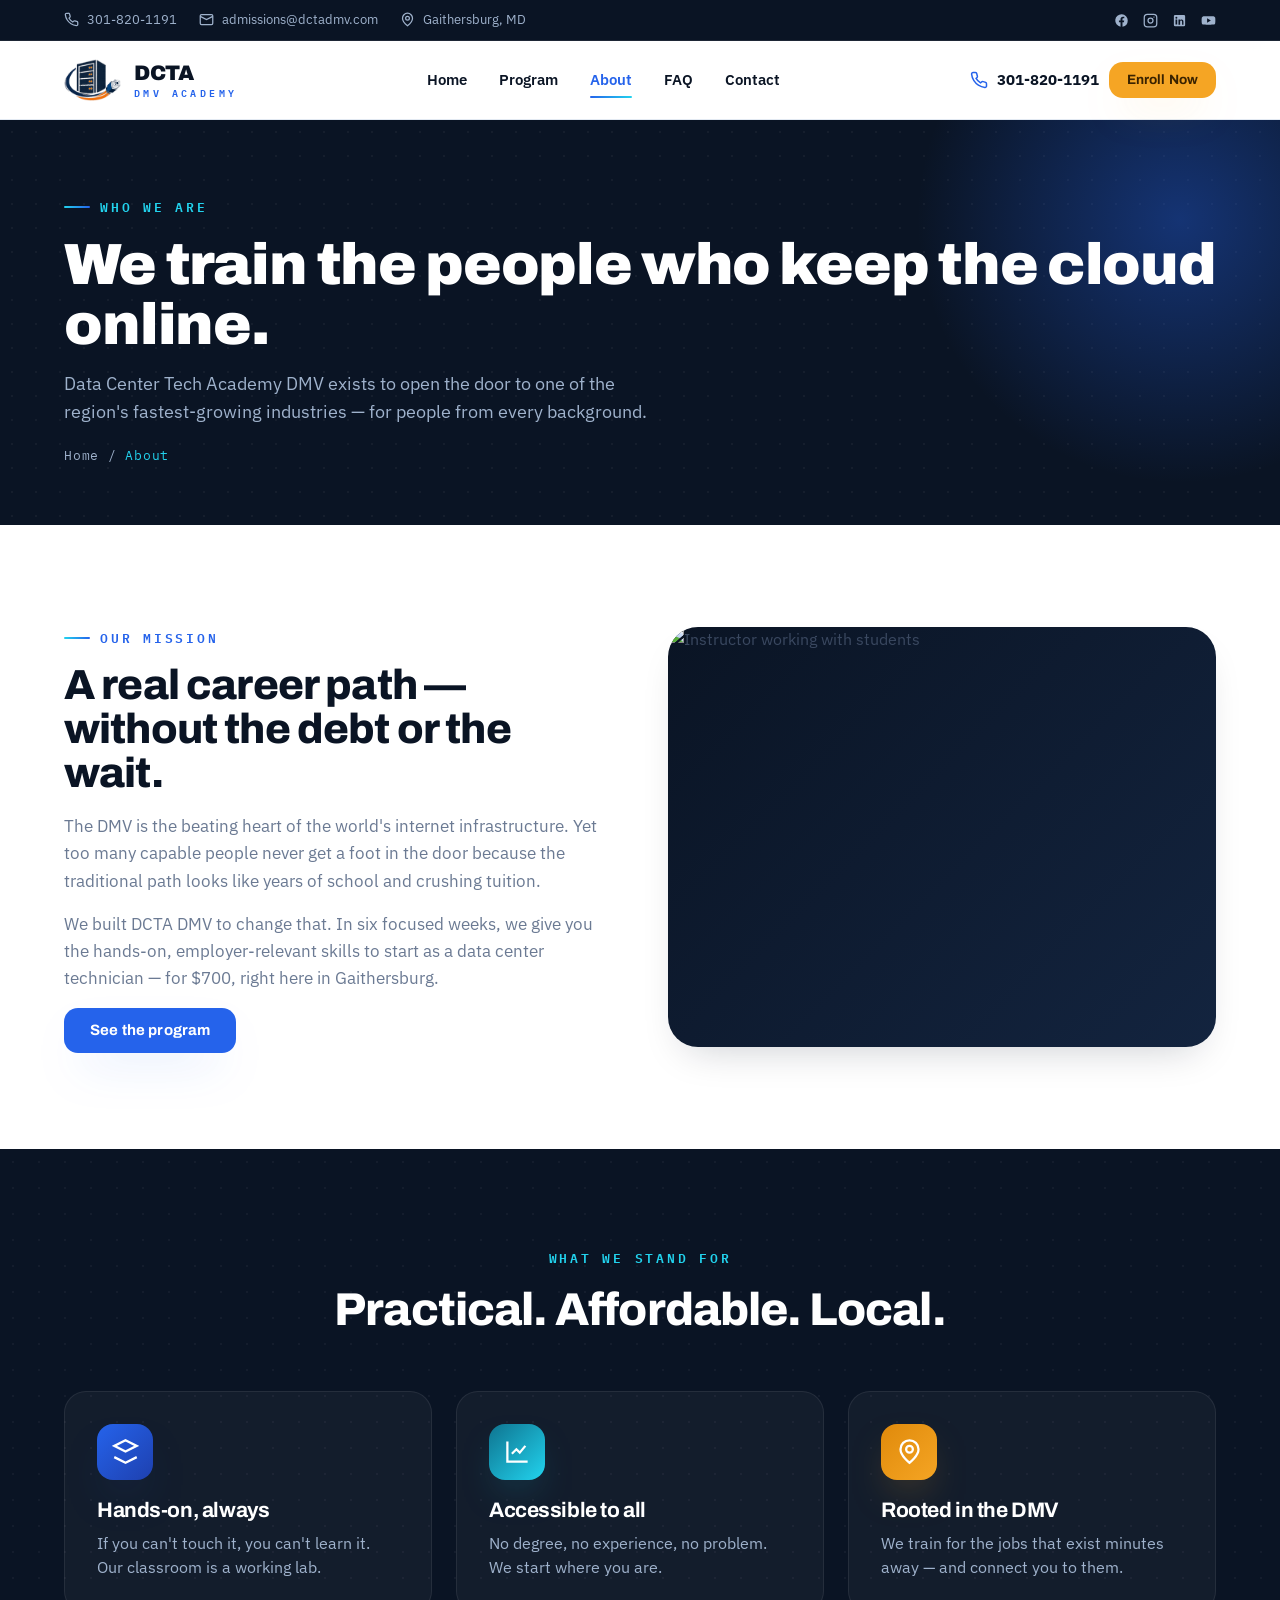
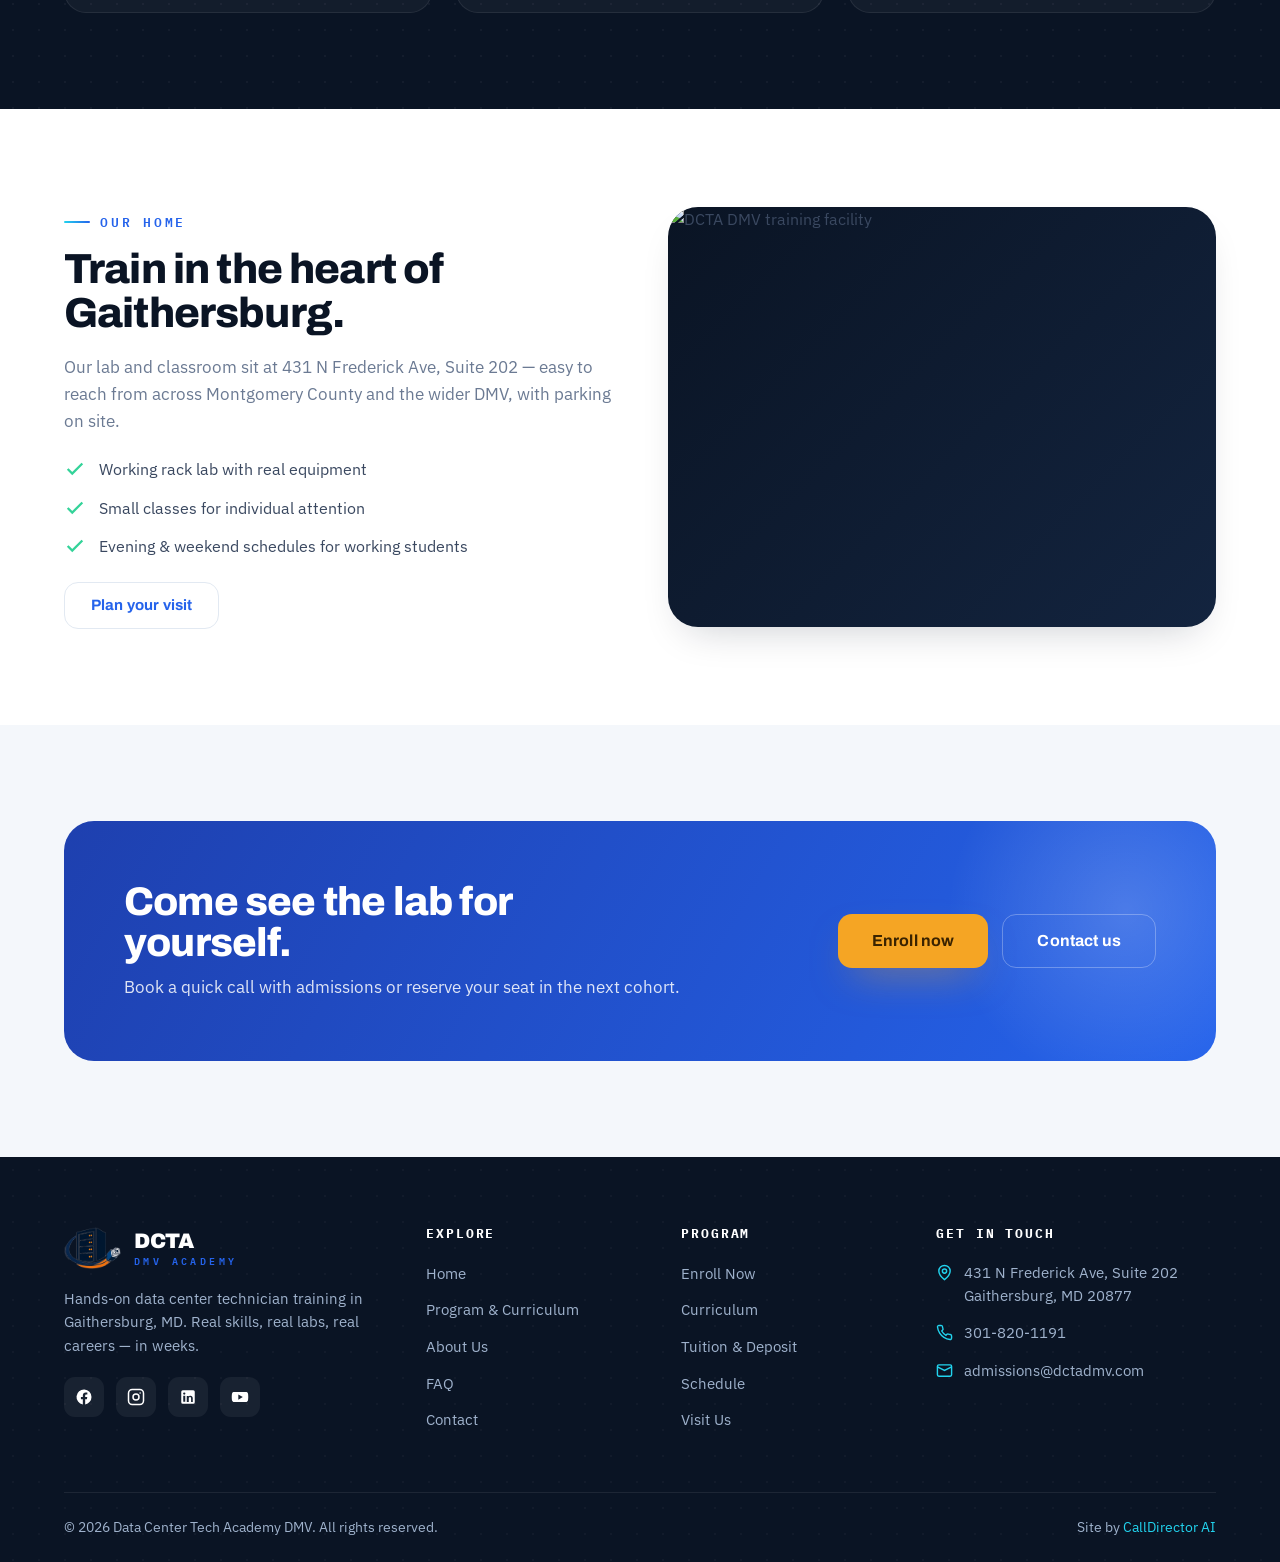
==== commit 5b54202d: "Use real DCTA logo + favicon" ====
--- a/about.html
+++ b/about.html
@@ -5,7 +5,8 @@
 <meta name="viewport" content="width=device-width, initial-scale=1">
 <title>About Us | Data Center Tech Academy DMV</title>
 <meta name="description" content="Data Center Tech Academy DMV trains beginners and career-changers for data center technician careers in Gaithersburg, MD.">
-<link rel="icon" href="https://app.calldirector.ai/objects/generated-images/218/1777163194437-0baa3726f1692a23.png">
+<link rel="icon" type="image/png" href="assets/favicon.png">
+  <link rel="apple-touch-icon" href="assets/apple-touch-icon.png">
 <link rel="stylesheet" href="assets/styles.css">
 </head>
 <body>
@@ -29,7 +30,7 @@
 <header class="site-head">
   <nav class="nav container">
     <a class="brand" href="index.html">
-      <svg class="mark" viewBox="0 0 48 48" xmlns="http://www.w3.org/2000/svg"><rect x="4" y="20" width="9" height="24" rx="2.5" fill="#2563EB"/><rect x="19.5" y="8" width="9" height="36" rx="2.5" fill="#1E40AF"/><rect x="35" y="20" width="9" height="24" rx="2.5" fill="#2563EB"/><rect x="19.5" y="8" width="9" height="7" rx="2.5" fill="#F5A524"/><circle cx="8.5" cy="26" r="1.4" fill="#22D3EE"/><circle cx="24" cy="18" r="1.4" fill="#22D3EE"/><circle cx="39.5" cy="26" r="1.4" fill="#22D3EE"/></svg>
+      <img class="mark" src="assets/logo-icon.png" alt="Data Center Tech Academy DMV logo">
       <span class="wm"><b>DCTA</b><small>DMV ACADEMY</small></span>
     </a>
     <div class="nav-links">
@@ -122,7 +123,7 @@
   <div class="container">
     <div class="foot-grid">
       <div>
-        <a class="brand" href="index.html"><svg class="mark" viewBox="0 0 48 48" xmlns="http://www.w3.org/2000/svg"><rect x="4" y="20" width="9" height="24" rx="2.5" fill="#2563EB"/><rect x="19.5" y="8" width="9" height="36" rx="2.5" fill="#3B82F6"/><rect x="35" y="20" width="9" height="24" rx="2.5" fill="#2563EB"/><rect x="19.5" y="8" width="9" height="7" rx="2.5" fill="#F5A524"/><circle cx="8.5" cy="26" r="1.4" fill="#22D3EE"/><circle cx="24" cy="18" r="1.4" fill="#22D3EE"/><circle cx="39.5" cy="26" r="1.4" fill="#22D3EE"/></svg><span class="wm"><b>DCTA</b><small>DMV ACADEMY</small></span></a>
+        <a class="brand" href="index.html"><img class="mark" src="assets/logo-icon.png" alt="Data Center Tech Academy DMV logo"><span class="wm"><b>DCTA</b><small>DMV ACADEMY</small></span></a>
         <p class="fdesc">Hands-on data center technician training in Gaithersburg, MD. Real skills, real labs, real careers — in weeks.</p>
         <div class="foot-social">
           <a href="#" aria-label="Facebook"><svg viewBox="0 0 24 24" fill="currentColor"><path d="M22 12a10 10 0 1 0-11.56 9.88v-6.99H7.9V12h2.54V9.8c0-2.5 1.49-3.89 3.78-3.89 1.09 0 2.24.2 2.24.2v2.46h-1.26c-1.24 0-1.63.77-1.63 1.56V12h2.78l-.44 2.89h-2.34v6.99A10 10 0 0 0 22 12z"/></svg></a>
--- a/assets/styles.css
+++ b/assets/styles.css
@@ -0,0 +1,539 @@
+/* =============================================================
+   Data Center Tech Academy DMV — Design System
+   Built by CallDirector AI
+   Aesthetic: industrial-infrastructure / server-rack
+   ============================================================= */
+
+@import url('https://fonts.googleapis.com/css2?family=Archivo:wght@500;600;700;800;900&family=IBM+Plex+Mono:wght@400;500;600&family=IBM+Plex+Sans:wght@400;500;600;700&display=swap');
+
+:root{
+  /* base */
+  --ink:#0A1424;            /* midnight navy */
+  --ink-2:#0F1D33;          /* slightly lighter panel */
+  --ink-3:#13243F;
+  --paper:#FFFFFF;
+  --mist:#F4F7FB;           /* soft tint section */
+  --mist-2:#EAF0F8;
+  --line:#E2E9F2;
+  --line-dark:rgba(255,255,255,.08);
+
+  /* brand */
+  --blue:#2563EB;
+  --blue-deep:#1E40AF;
+  --blue-ink:#16327A;
+  --cyan:#22D3EE;           /* data / network signal */
+  --amber:#F5A524;          /* action / energy / rack cap */
+  --amber-deep:#E08A0B;
+  --green:#34D399;          /* status LED ok */
+
+  /* text */
+  --t-strong:#0A1424;
+  --t-body:#3A4860;
+  --t-muted:#6B7A93;
+  --t-on-dark:#E9F0FA;
+  --t-on-dark-mut:#9FB2CC;
+
+  /* shape */
+  --r-sm:8px;
+  --r:14px;
+  --r-lg:22px;
+  --r-xl:30px;
+
+  /* shadow */
+  --sh-sm:0 2px 10px rgba(10,20,36,.06);
+  --sh:0 18px 40px -18px rgba(10,20,36,.22);
+  --sh-lg:0 40px 80px -30px rgba(10,20,36,.45);
+  --sh-blue:0 22px 46px -20px rgba(37,99,235,.55);
+  --sh-amber:0 18px 40px -16px rgba(245,165,36,.55);
+
+  --maxw:1200px;
+  --nav-h:78px;
+}
+
+*{box-sizing:border-box;margin:0;padding:0}
+html{scroll-behavior:smooth;-webkit-text-size-adjust:100%}
+body{
+  font-family:'IBM Plex Sans',system-ui,sans-serif;
+  color:var(--t-body);
+  background:var(--paper);
+  line-height:1.6;
+  overflow-x:hidden;
+  -webkit-font-smoothing:antialiased;
+}
+img{max-width:100%;display:block}
+a{color:inherit;text-decoration:none}
+h1,h2,h3,h4{font-family:'Archivo',sans-serif;color:var(--t-strong);line-height:1.04;letter-spacing:-.02em}
+ul{list-style:none}
+
+.container{max-width:var(--maxw);margin:0 auto;padding:0 24px}
+
+/* ---------- shared atoms ---------- */
+.eyebrow{
+  font-family:'IBM Plex Mono',monospace;
+  font-size:12.5px;font-weight:600;letter-spacing:.22em;text-transform:uppercase;
+  color:var(--blue);
+  display:inline-flex;align-items:center;gap:10px;
+}
+.eyebrow::before{
+  content:"";width:26px;height:2px;background:linear-gradient(90deg,var(--cyan),var(--blue));border-radius:2px;
+}
+.eyebrow.on-dark{color:var(--cyan)}
+.eyebrow.center{justify-content:center}
+.eyebrow.center::before{display:none}
+
+.led{
+  width:9px;height:9px;border-radius:50%;display:inline-block;
+  background:var(--green);box-shadow:0 0 0 0 rgba(52,211,153,.6);
+  animation:pulse 2.4s infinite;
+}
+.led.cyan{background:var(--cyan);box-shadow:0 0 0 0 rgba(34,211,238,.6);animation:pulse-c 2.4s infinite}
+.led.amber{background:var(--amber);box-shadow:0 0 0 0 rgba(245,165,36,.6);animation:pulse-a 2.4s infinite}
+@keyframes pulse{0%{box-shadow:0 0 0 0 rgba(52,211,153,.55)}70%{box-shadow:0 0 0 8px rgba(52,211,153,0)}100%{box-shadow:0 0 0 0 rgba(52,211,153,0)}}
+@keyframes pulse-c{0%{box-shadow:0 0 0 0 rgba(34,211,238,.55)}70%{box-shadow:0 0 0 8px rgba(34,211,238,0)}100%{box-shadow:0 0 0 0 rgba(34,211,238,0)}}
+@keyframes pulse-a{0%{box-shadow:0 0 0 0 rgba(245,165,36,.55)}70%{box-shadow:0 0 0 8px rgba(245,165,36,0)}100%{box-shadow:0 0 0 0 rgba(245,165,36,0)}}
+
+/* ---------- buttons ---------- */
+.btn{
+  display:inline-flex;align-items:center;gap:10px;justify-content:center;
+  font-family:'Archivo',sans-serif;font-weight:700;font-size:15px;letter-spacing:.01em;
+  padding:15px 26px;border-radius:var(--r);border:0;cursor:pointer;
+  transition:transform .18s ease, box-shadow .25s ease, background .2s ease;
+  white-space:nowrap;line-height:1;
+}
+.btn svg{width:18px;height:18px}
+.btn-primary{background:var(--amber);color:#3a2300;box-shadow:var(--sh-amber)}
+.btn-primary:hover{transform:translateY(-2px);background:#FFB733;box-shadow:0 24px 48px -16px rgba(245,165,36,.7)}
+.btn-blue{background:var(--blue);color:#fff;box-shadow:var(--sh-blue)}
+.btn-blue:hover{transform:translateY(-2px);background:var(--blue-deep)}
+.btn-outline{background:transparent;color:#fff;border:1.5px solid rgba(255,255,255,.28)}
+.btn-outline:hover{border-color:#fff;background:rgba(255,255,255,.06);transform:translateY(-2px)}
+.btn-ghost{background:#fff;color:var(--blue);border:1.5px solid var(--line)}
+.btn-ghost:hover{border-color:var(--blue);transform:translateY(-2px);box-shadow:var(--sh-sm)}
+.btn-lg{padding:18px 34px;font-size:16px}
+.btn-sm{padding:11px 18px;font-size:13.5px}
+
+/* ============================================================
+   HEADER / NAV
+   ============================================================ */
+.topbar{
+  background:var(--ink);color:var(--t-on-dark-mut);font-size:13px;
+  border-bottom:1px solid var(--line-dark);
+}
+.topbar .container{display:flex;justify-content:space-between;align-items:center;height:40px;gap:18px}
+.topbar a{color:var(--t-on-dark-mut);transition:color .2s}
+.topbar a:hover{color:#fff}
+.topbar .tb-left{display:flex;gap:22px;align-items:center}
+.topbar .tb-left span{display:inline-flex;align-items:center;gap:8px}
+.topbar .tb-socials{display:flex;gap:14px;align-items:center}
+.topbar .tb-socials a{display:inline-flex}
+.topbar svg{width:15px;height:15px}
+
+.site-head{
+  position:sticky;top:0;z-index:60;background:rgba(255,255,255,.86);
+  backdrop-filter:saturate(160%) blur(14px);
+  border-bottom:1px solid var(--line);
+  transition:box-shadow .3s, background .3s;
+}
+.site-head.scrolled{box-shadow:var(--sh-sm);background:rgba(255,255,255,.96)}
+.nav{display:flex;align-items:center;justify-content:space-between;height:var(--nav-h);gap:18px}
+
+/* logo (rack mark + wordmark) */
+.brand{display:flex;align-items:center;gap:13px}
+.brand .mark{height:42px;width:auto;flex:0 0 auto;display:block}
+.brand .wm{display:flex;flex-direction:column;line-height:1}
+.brand .wm b{font-family:'Archivo',sans-serif;font-weight:900;font-size:21px;color:var(--ink);letter-spacing:-.02em}
+.brand .wm small{font-family:'IBM Plex Mono',monospace;font-size:10px;letter-spacing:.34em;color:var(--blue);margin-top:3px;font-weight:600}
+
+.nav-links{display:flex;align-items:center;gap:4px}
+.nav-links a{
+  font-weight:600;font-size:15px;color:var(--t-strong);padding:10px 14px;border-radius:10px;
+  transition:color .2s, background .2s;position:relative;
+}
+.nav-links a:hover{color:var(--blue);background:var(--mist)}
+.nav-links a.active{color:var(--blue)}
+.nav-links a.active::after{
+  content:"";position:absolute;left:14px;right:14px;bottom:4px;height:2px;border-radius:2px;
+  background:linear-gradient(90deg,var(--blue),var(--cyan));
+}
+.nav-cta{display:flex;align-items:center;gap:10px}
+.nav-phone{display:inline-flex;align-items:center;gap:9px;font-weight:700;color:var(--ink);font-size:15px}
+.nav-phone svg{width:18px;height:18px;color:var(--blue)}
+
+.burger{display:none;background:none;border:0;cursor:pointer;width:46px;height:46px;border-radius:12px;align-items:center;justify-content:center}
+.burger:hover{background:var(--mist)}
+.burger span{display:block;width:24px;height:2px;background:var(--ink);border-radius:2px;position:relative;transition:.25s}
+.burger span::before,.burger span::after{content:"";position:absolute;left:0;width:24px;height:2px;background:var(--ink);border-radius:2px;transition:.25s}
+.burger span::before{top:-7px}.burger span::after{top:7px}
+.burger.open span{background:transparent}
+.burger.open span::before{top:0;transform:rotate(45deg)}
+.burger.open span::after{top:0;transform:rotate(-45deg)}
+
+/* mobile drawer */
+.mobile-nav{
+  position:fixed;inset:0 0 0 auto;width:min(360px,86vw);background:var(--ink);z-index:80;
+  transform:translateX(100%);transition:transform .32s cubic-bezier(.4,0,.2,1);
+  padding:26px 26px 40px;display:flex;flex-direction:column;gap:6px;overflow-y:auto;
+}
+.mobile-nav.open{transform:translateX(0)}
+.mobile-nav .mn-head{display:flex;justify-content:space-between;align-items:center;margin-bottom:18px}
+.mobile-nav .mn-close{background:none;border:0;color:#fff;font-size:30px;cursor:pointer;line-height:1}
+.mobile-nav a.mn-link{color:var(--t-on-dark);font-family:'Archivo',sans-serif;font-weight:700;font-size:19px;padding:14px 6px;border-bottom:1px solid var(--line-dark)}
+.mobile-nav a.mn-link:hover{color:var(--cyan)}
+.mobile-nav .mn-foot{margin-top:22px;display:flex;flex-direction:column;gap:12px}
+.scrim{position:fixed;inset:0;background:rgba(6,12,22,.55);z-index:70;opacity:0;visibility:hidden;transition:.3s}
+.scrim.open{opacity:1;visibility:visible}
+
+/* ============================================================
+   HERO
+   ============================================================ */
+.hero{position:relative;background:var(--ink);color:var(--t-on-dark);overflow:hidden}
+.hero::before{ /* dot grid */
+  content:"";position:absolute;inset:0;
+  background-image:radial-gradient(rgba(255,255,255,.045) 1px,transparent 1px);
+  background-size:24px 24px;opacity:.8;
+}
+.hero::after{ /* glow */
+  content:"";position:absolute;width:780px;height:780px;right:-220px;top:-260px;border-radius:50%;
+  background:radial-gradient(circle,rgba(37,99,235,.45),transparent 62%);filter:blur(20px);
+}
+.hero-grid{position:relative;z-index:2;display:grid;grid-template-columns:1.05fr .95fr;gap:54px;align-items:center;padding:78px 0 90px}
+.hero-eyebrow{margin-bottom:22px}
+.hero h1{font-size:clamp(40px,5.4vw,68px);font-weight:900;color:#fff;letter-spacing:-.03em}
+.hero h1 .hl{
+  background:linear-gradient(115deg,var(--cyan),var(--amber));
+  -webkit-background-clip:text;background-clip:text;color:transparent;
+}
+.hero p.lead{font-size:19px;color:var(--t-on-dark-mut);margin:24px 0 12px;max-width:540px}
+.hero-cta{display:flex;gap:14px;flex-wrap:wrap;margin-top:26px}
+.hero-meta{display:flex;gap:28px;flex-wrap:wrap;margin-top:36px;padding-top:28px;border-top:1px solid var(--line-dark)}
+.hero-meta .hm{display:flex;flex-direction:column;gap:3px}
+.hero-meta .hm b{font-family:'Archivo',sans-serif;font-size:26px;color:#fff;font-weight:800}
+.hero-meta .hm span{font-size:13px;color:var(--t-on-dark-mut);font-family:'IBM Plex Mono',monospace;letter-spacing:.04em}
+
+/* hero rack visual */
+.hero-rack{position:relative}
+.rack{
+  background:linear-gradient(180deg,#102542,#0B182C);
+  border:1px solid rgba(255,255,255,.1);border-radius:18px;padding:18px;
+  box-shadow:var(--sh-lg);position:relative;
+}
+.rack-top{display:flex;justify-content:space-between;align-items:center;margin-bottom:14px;padding:0 4px}
+.rack-top .rt-dots{display:flex;gap:7px}
+.rack-top .rt-dots i{width:9px;height:9px;border-radius:50%;display:block}
+.rack-top .rt-label{font-family:'IBM Plex Mono',monospace;font-size:11px;color:var(--t-on-dark-mut);letter-spacing:.12em}
+.u{
+  display:flex;align-items:center;gap:12px;background:rgba(255,255,255,.04);
+  border:1px solid rgba(255,255,255,.07);border-radius:9px;padding:13px 14px;margin-bottom:9px;
+}
+.u .u-led{flex:0 0 auto}
+.u .u-bars{display:flex;gap:5px;flex:1}
+.u .u-bars i{height:7px;border-radius:3px;background:rgba(255,255,255,.13);flex:1}
+.u .u-bars i.on{background:linear-gradient(90deg,var(--blue),var(--cyan))}
+.u .u-txt{font-family:'IBM Plex Mono',monospace;font-size:11px;color:var(--t-on-dark-mut);white-space:nowrap}
+.rack-badge{
+  position:absolute;right:-18px;bottom:26px;background:var(--amber);color:#3a2300;
+  font-family:'Archivo',sans-serif;font-weight:800;border-radius:14px;padding:14px 18px;
+  box-shadow:var(--sh-amber);line-height:1.1;
+}
+.rack-badge b{display:block;font-size:24px}
+.rack-badge span{font-size:11.5px;font-family:'IBM Plex Mono',monospace;opacity:.8}
+.cable-rack{
+  border-radius:18px;overflow:hidden;line-height:0;
+  border:1px solid rgba(255,255,255,.1);box-shadow:var(--sh-lg);
+  background:linear-gradient(180deg,#102542,#0B182C);padding:6px;
+}
+.cable-rack svg{display:block;width:100%;height:auto}
+
+/* ============================================================
+   MARQUEE / TRUST STRIP
+   ============================================================ */
+.trust{background:var(--ink-2);border-top:1px solid var(--line-dark);border-bottom:1px solid var(--line-dark);overflow:hidden}
+.trust .container{display:flex;align-items:center;gap:30px;height:74px}
+.trust .tl{font-family:'IBM Plex Mono',monospace;font-size:12px;letter-spacing:.18em;color:var(--t-on-dark-mut);white-space:nowrap}
+.trust .tt{display:flex;gap:38px;flex-wrap:wrap;align-items:center}
+.trust .tt span{color:var(--t-on-dark);font-weight:600;font-size:15px;display:inline-flex;align-items:center;gap:9px;opacity:.92}
+.trust .tt svg{width:18px;height:18px;color:var(--cyan)}
+
+/* ============================================================
+   SECTIONS
+   ============================================================ */
+.section{padding:96px 0}
+.section.tint{background:var(--mist)}
+.section.dark{background:var(--ink);color:var(--t-on-dark);position:relative;overflow:hidden}
+.section.dark::before{content:"";position:absolute;inset:0;background-image:radial-gradient(rgba(255,255,255,.04) 1px,transparent 1px);background-size:26px 26px}
+.section.dark .container{position:relative;z-index:2}
+.section.dark h2,.section.dark h3{color:#fff}
+
+.sec-head{max-width:680px;margin-bottom:50px}
+.sec-head.center{margin:0 auto 56px;text-align:center}
+.sec-head h2{font-size:clamp(30px,3.6vw,46px);font-weight:800;margin:16px 0 14px}
+.sec-head p{font-size:18px;color:var(--t-muted)}
+.section.dark .sec-head p{color:var(--t-on-dark-mut)}
+
+/* feature grid */
+.feat-grid{display:grid;grid-template-columns:repeat(3,1fr);gap:24px}
+.feat{
+  background:#fff;border:1px solid var(--line);border-radius:var(--r-lg);padding:32px;
+  transition:transform .25s, box-shadow .25s, border-color .25s;position:relative;overflow:hidden;
+}
+.feat:hover{transform:translateY(-6px);box-shadow:var(--sh);border-color:transparent}
+.feat .ic{
+  width:56px;height:56px;border-radius:16px;display:flex;align-items:center;justify-content:center;
+  background:linear-gradient(135deg,var(--blue),var(--blue-deep));color:#fff;margin-bottom:20px;
+  box-shadow:var(--sh-blue);
+}
+.feat.alt .ic{background:linear-gradient(135deg,#0E7490,var(--cyan));box-shadow:0 18px 40px -18px rgba(34,211,238,.6)}
+.feat.alt2 .ic{background:linear-gradient(135deg,var(--amber-deep),var(--amber));box-shadow:var(--sh-amber)}
+.feat .ic svg{width:27px;height:27px}
+.feat h3{font-size:21px;margin-bottom:9px}
+.feat p{font-size:15.5px;color:var(--t-muted)}
+
+/* ============================================================
+   COURSE / COHORT CARDS
+   ============================================================ */
+.cohort-grid{display:grid;grid-template-columns:repeat(3,1fr);gap:24px}
+.cohort{
+  background:#fff;border:1px solid var(--line);border-radius:var(--r-lg);overflow:hidden;
+  transition:transform .25s, box-shadow .25s;display:flex;flex-direction:column;
+}
+.cohort:hover{transform:translateY(-6px);box-shadow:var(--sh)}
+.cohort .ch-top{
+  background:linear-gradient(135deg,var(--ink),var(--ink-3));padding:24px;color:#fff;position:relative;overflow:hidden;
+}
+.cohort .ch-top::after{content:"";position:absolute;inset:0;background-image:radial-gradient(rgba(255,255,255,.06) 1px,transparent 1px);background-size:18px 18px}
+.cohort .ch-top .tag{
+  position:relative;z-index:2;display:inline-flex;align-items:center;gap:8px;font-family:'IBM Plex Mono',monospace;
+  font-size:11px;letter-spacing:.1em;color:var(--cyan);text-transform:uppercase;margin-bottom:14px;
+}
+.cohort .ch-top h3{position:relative;z-index:2;font-size:22px;color:#fff}
+.cohort .ch-body{padding:24px;display:flex;flex-direction:column;gap:14px;flex:1}
+.cohort .ch-row{display:flex;align-items:center;gap:11px;font-size:14.5px;color:var(--t-body)}
+.cohort .ch-row svg{width:17px;height:17px;color:var(--blue);flex:0 0 auto}
+.cohort .ch-price{margin-top:auto;display:flex;align-items:baseline;gap:8px;padding-top:8px}
+.cohort .ch-price b{font-family:'Archivo',sans-serif;font-size:30px;color:var(--ink);font-weight:800}
+.cohort .ch-price span{font-size:13px;color:var(--t-muted)}
+.cohort .ch-foot{padding:0 24px 24px}
+.cohort .ch-foot .btn{width:100%}
+.cohort.feature{border:2px solid var(--blue);box-shadow:var(--sh-blue)}
+.ribbon{position:absolute;top:16px;right:-34px;transform:rotate(45deg);background:var(--amber);color:#3a2300;font-family:'IBM Plex Mono',monospace;font-weight:600;font-size:11px;letter-spacing:.1em;padding:5px 40px;z-index:3}
+
+/* ============================================================
+   SPLIT / IMAGE BLOCKS
+   ============================================================ */
+.split{display:grid;grid-template-columns:1fr 1fr;gap:56px;align-items:center}
+.split.rev .split-media{order:2}
+.split-media{
+  border-radius:var(--r-xl);overflow:hidden;position:relative;min-height:420px;
+  background:linear-gradient(135deg,var(--ink),var(--ink-3));box-shadow:var(--sh);
+  display:flex;align-items:center;justify-content:center;
+}
+.split-media .ph{
+  position:absolute;inset:0;background-image:radial-gradient(rgba(255,255,255,.06) 1px,transparent 1px);background-size:22px 22px;
+}
+.split-media .ph-label{position:relative;z-index:2;font-family:'IBM Plex Mono',monospace;font-size:12px;color:var(--t-on-dark-mut);text-align:center;padding:20px;letter-spacing:.05em}
+.split-media img{position:absolute;inset:0;width:100%;height:100%;object-fit:cover}
+.split-body h2{font-size:clamp(28px,3.4vw,42px);font-weight:800;margin:16px 0 18px}
+.split-body p{font-size:17px;color:var(--t-muted);margin-bottom:16px}
+.checklist{display:flex;flex-direction:column;gap:13px;margin:22px 0}
+.checklist li{display:flex;gap:13px;align-items:flex-start;font-size:16px;color:var(--t-body)}
+.checklist li svg{width:22px;height:22px;flex:0 0 auto;color:var(--green);margin-top:1px}
+
+/* ============================================================
+   STATS BAND
+   ============================================================ */
+.stats{display:grid;grid-template-columns:repeat(4,1fr);gap:28px}
+.stat{text-align:center;padding:10px}
+.stat b{font-family:'Archivo',sans-serif;font-size:clamp(38px,5vw,58px);font-weight:900;color:#fff;display:block;letter-spacing:-.02em}
+.stat b .u{color:var(--cyan)}
+.stat span{font-family:'IBM Plex Mono',monospace;font-size:13px;color:var(--t-on-dark-mut);letter-spacing:.06em}
+.stat .bar{height:3px;width:46px;margin:14px auto 0;background:linear-gradient(90deg,var(--cyan),var(--amber));border-radius:3px}
+
+/* ============================================================
+   CURRICULUM / ACCORDION
+   ============================================================ */
+.accordion{display:flex;flex-direction:column;gap:14px}
+.acc-item{background:#fff;border:1px solid var(--line);border-radius:var(--r);overflow:hidden;transition:box-shadow .25s,border-color .25s}
+.acc-item.open{box-shadow:var(--sh);border-color:transparent}
+.acc-head{display:flex;align-items:center;gap:18px;padding:22px 24px;cursor:pointer;user-select:none}
+.acc-head .num{font-family:'IBM Plex Mono',monospace;font-weight:600;color:var(--blue);font-size:14px;flex:0 0 auto;width:42px}
+.acc-head h3{font-size:18.5px;flex:1}
+.acc-head .chev{width:24px;height:24px;flex:0 0 auto;color:var(--t-muted);transition:transform .3s}
+.acc-item.open .chev{transform:rotate(180deg);color:var(--blue)}
+.acc-body{max-height:0;overflow:hidden;transition:max-height .35s ease}
+.acc-body .inner{padding:0 24px 24px 84px;color:var(--t-muted);font-size:15.5px}
+.acc-body .inner ul{display:flex;flex-direction:column;gap:9px;margin-top:6px}
+.acc-body .inner ul li{display:flex;gap:10px;align-items:flex-start}
+.acc-body .inner ul li::before{content:"▹";color:var(--cyan);font-weight:700}
+
+/* ============================================================
+   PRICING
+   ============================================================ */
+.price-wrap{display:grid;grid-template-columns:1.1fr .9fr;gap:40px;align-items:center}
+.price-card{
+  background:linear-gradient(160deg,var(--ink),var(--ink-3));color:#fff;border-radius:var(--r-xl);
+  padding:42px;box-shadow:var(--sh-lg);position:relative;overflow:hidden;
+}
+.price-card::after{content:"";position:absolute;inset:0;background-image:radial-gradient(rgba(255,255,255,.05) 1px,transparent 1px);background-size:22px 22px}
+.price-card>*{position:relative;z-index:2}
+.price-card .pc-tag{font-family:'IBM Plex Mono',monospace;font-size:12px;letter-spacing:.16em;color:var(--cyan);text-transform:uppercase}
+.price-card .pc-amt{display:flex;align-items:baseline;gap:10px;margin:16px 0 6px}
+.price-card .pc-amt b{font-family:'Archivo',sans-serif;font-size:64px;font-weight:900;color:#fff}
+.price-card .pc-amt span{color:var(--t-on-dark-mut);font-size:16px}
+.price-card .pc-dep{display:inline-flex;align-items:center;gap:9px;background:rgba(245,165,36,.15);border:1px solid rgba(245,165,36,.35);color:var(--amber);font-weight:600;font-size:14px;padding:8px 14px;border-radius:999px;margin-bottom:24px}
+.price-card .pc-list{display:flex;flex-direction:column;gap:13px;margin-bottom:28px}
+.price-card .pc-list li{display:flex;gap:12px;align-items:flex-start;color:var(--t-on-dark);font-size:15.5px}
+.price-card .pc-list li svg{width:20px;height:20px;color:var(--green);flex:0 0 auto;margin-top:1px}
+.price-card .btn{width:100%}
+
+/* ============================================================
+   STEPS / TIMELINE
+   ============================================================ */
+.steps{display:grid;grid-template-columns:repeat(4,1fr);gap:20px;counter-reset:s}
+.step{position:relative;padding:30px 24px;background:#fff;border:1px solid var(--line);border-radius:var(--r-lg)}
+.step .sn{
+  width:46px;height:46px;border-radius:13px;background:linear-gradient(135deg,var(--blue),var(--blue-deep));
+  color:#fff;font-family:'Archivo',sans-serif;font-weight:800;font-size:20px;
+  display:flex;align-items:center;justify-content:center;margin-bottom:18px;box-shadow:var(--sh-blue);
+}
+.step h3{font-size:18px;margin-bottom:8px}
+.step p{font-size:14.5px;color:var(--t-muted)}
+
+/* ============================================================
+   TESTIMONIALS
+   ============================================================ */
+.quotes{display:grid;grid-template-columns:repeat(3,1fr);gap:24px}
+.quote{background:#fff;border:1px solid var(--line);border-radius:var(--r-lg);padding:30px;display:flex;flex-direction:column;gap:18px}
+.quote .stars{display:flex;gap:3px;color:var(--amber)}
+.quote .stars svg{width:18px;height:18px}
+.quote p{font-size:16px;color:var(--t-body);font-style:italic;flex:1}
+.quote .who{display:flex;align-items:center;gap:13px}
+.quote .av{width:46px;height:46px;border-radius:50%;background:linear-gradient(135deg,var(--blue),var(--cyan));color:#fff;display:flex;align-items:center;justify-content:center;font-family:'Archivo';font-weight:800}
+.quote .who b{display:block;color:var(--ink);font-size:15px}
+.quote .who span{font-size:13px;color:var(--t-muted)}
+
+/* ============================================================
+   CTA BAND
+   ============================================================ */
+.cta-band{background:linear-gradient(120deg,var(--blue-deep),var(--blue));position:relative;overflow:hidden;color:#fff;border-radius:var(--r-xl)}
+.cta-band::after{content:"";position:absolute;right:-120px;top:-120px;width:420px;height:420px;border-radius:50%;background:radial-gradient(circle,rgba(255,255,255,.18),transparent 60%)}
+.cta-band .inner{position:relative;z-index:2;padding:60px;display:flex;align-items:center;justify-content:space-between;gap:40px;flex-wrap:wrap}
+.cta-band h2{color:#fff;font-size:clamp(28px,3.4vw,40px);font-weight:800;max-width:560px}
+.cta-band p{color:rgba(255,255,255,.85);margin-top:10px;font-size:17px}
+.cta-band .cta-actions{display:flex;gap:14px;flex-wrap:wrap}
+
+/* ============================================================
+   FORMS
+   ============================================================ */
+.form-card{background:#fff;border:1px solid var(--line);border-radius:var(--r-xl);padding:38px;box-shadow:var(--sh)}
+.form-row{display:grid;grid-template-columns:1fr 1fr;gap:18px}
+.field{margin-bottom:18px;display:flex;flex-direction:column;gap:8px}
+.field label{font-weight:600;font-size:14px;color:var(--ink)}
+.field label .req{color:var(--amber-deep)}
+.field input,.field select,.field textarea{
+  font-family:'IBM Plex Sans',sans-serif;font-size:15px;color:var(--ink);
+  padding:14px 16px;border:1.5px solid var(--line);border-radius:var(--r-sm);background:var(--mist);
+  transition:border-color .2s, background .2s, box-shadow .2s;width:100%;
+}
+.field input:focus,.field select:focus,.field textarea:focus{outline:0;border-color:var(--blue);background:#fff;box-shadow:0 0 0 4px rgba(37,99,235,.12)}
+.field textarea{resize:vertical;min-height:120px}
+.checkbox{display:flex;gap:11px;align-items:flex-start;font-size:14px;color:var(--t-muted)}
+.checkbox input{width:18px;height:18px;margin-top:2px;flex:0 0 auto;accent-color:var(--blue)}
+.form-note{font-size:13px;color:var(--t-muted);margin-top:6px}
+.form-success{display:none;text-align:center;padding:30px}
+.form-success.show{display:block}
+.form-success .fs-ic{width:64px;height:64px;border-radius:50%;background:rgba(52,211,153,.15);color:var(--green);display:flex;align-items:center;justify-content:center;margin:0 auto 18px}
+.form-success .fs-ic svg{width:34px;height:34px}
+
+/* info cards (contact) */
+.info-grid{display:grid;grid-template-columns:repeat(2,1fr);gap:18px}
+.info-card{display:flex;gap:16px;background:#fff;border:1px solid var(--line);border-radius:var(--r);padding:22px}
+.info-card .ic{width:48px;height:48px;border-radius:13px;flex:0 0 auto;display:flex;align-items:center;justify-content:center;background:var(--mist);color:var(--blue)}
+.info-card .ic svg{width:22px;height:22px}
+.info-card b{display:block;color:var(--ink);font-size:15px;margin-bottom:3px}
+.info-card a,.info-card span{color:var(--t-muted);font-size:14.5px}
+.info-card a:hover{color:var(--blue)}
+
+/* page hero (interior) */
+.page-hero{background:var(--ink);color:#fff;position:relative;overflow:hidden;padding:70px 0 60px}
+.page-hero::before{content:"";position:absolute;inset:0;background-image:radial-gradient(rgba(255,255,255,.045) 1px,transparent 1px);background-size:24px 24px}
+.page-hero::after{content:"";position:absolute;width:600px;height:600px;right:-200px;top:-200px;border-radius:50%;background:radial-gradient(circle,rgba(37,99,235,.4),transparent 62%)}
+.page-hero .container{position:relative;z-index:2}
+.page-hero h1{font-size:clamp(34px,5vw,58px);font-weight:900;color:#fff;margin:18px 0 14px}
+.page-hero p{font-size:18px;color:var(--t-on-dark-mut);max-width:600px}
+.crumbs{font-family:'IBM Plex Mono',monospace;font-size:12.5px;color:var(--t-on-dark-mut);letter-spacing:.06em;margin-top:18px}
+.crumbs a:hover{color:var(--cyan)}
+.crumbs span{color:var(--cyan)}
+
+/* ============================================================
+   FOOTER
+   ============================================================ */
+.foot{background:var(--ink);color:var(--t-on-dark-mut);position:relative;overflow:hidden;padding:70px 0 0}
+.foot::before{content:"";position:absolute;inset:0;background-image:radial-gradient(rgba(255,255,255,.03) 1px,transparent 1px);background-size:26px 26px}
+.foot .container{position:relative;z-index:2}
+.foot-grid{display:grid;grid-template-columns:1.5fr 1fr 1fr 1.3fr;gap:40px;padding-bottom:48px}
+.foot .brand .wm b{color:#fff}
+.foot p.fdesc{margin-top:18px;font-size:14.5px;max-width:300px;color:var(--t-on-dark-mut)}
+.foot h4{color:#fff;font-size:13px;font-family:'IBM Plex Mono',monospace;letter-spacing:.14em;text-transform:uppercase;margin-bottom:20px}
+.foot ul li{margin-bottom:11px}
+.foot ul li a{font-size:15px;transition:color .2s}
+.foot ul li a:hover{color:var(--cyan)}
+.foot .fcontact li{display:flex;gap:11px;align-items:flex-start;font-size:14.5px;margin-bottom:14px}
+.foot .fcontact svg{width:17px;height:17px;color:var(--cyan);flex:0 0 auto;margin-top:3px}
+.foot-social{display:flex;gap:12px;margin-top:20px}
+.foot-social a{width:40px;height:40px;border-radius:11px;background:rgba(255,255,255,.06);display:flex;align-items:center;justify-content:center;transition:.2s}
+.foot-social a:hover{background:var(--blue);transform:translateY(-3px)}
+.foot-social svg{width:18px;height:18px;color:#fff}
+.foot-bar{border-top:1px solid var(--line-dark);padding:24px 0;display:flex;justify-content:space-between;align-items:center;gap:16px;flex-wrap:wrap;font-size:13.5px}
+.foot-bar a:hover{color:#fff}
+
+/* ============================================================
+   REVEAL ANIMATION
+   ============================================================ */
+.reveal{opacity:0;transform:translateY(26px);transition:opacity .7s cubic-bezier(.2,.7,.2,1),transform .7s cubic-bezier(.2,.7,.2,1)}
+.reveal.in{opacity:1;transform:none}
+.reveal.d1{transition-delay:.08s}.reveal.d2{transition-delay:.16s}.reveal.d3{transition-delay:.24s}.reveal.d4{transition-delay:.32s}
+
+/* ============================================================
+   RESPONSIVE
+   ============================================================ */
+@media(max-width:1024px){
+  .hero-grid{grid-template-columns:1fr;gap:46px;padding:60px 0 70px}
+  .hero-rack{max-width:460px}
+  .feat-grid,.cohort-grid,.quotes{grid-template-columns:repeat(2,1fr)}
+  .steps{grid-template-columns:repeat(2,1fr)}
+  .stats{grid-template-columns:repeat(2,1fr);gap:36px}
+  .split,.price-wrap{grid-template-columns:1fr;gap:36px}
+  .split.rev .split-media{order:0}
+  .foot-grid{grid-template-columns:1fr 1fr;gap:32px}
+}
+@media(max-width:760px){
+  .nav-links,.nav-phone{display:none}
+  .burger{display:flex}
+  .topbar .tb-left span:not(:first-child){display:none}
+  .section{padding:66px 0}
+  .feat-grid,.cohort-grid,.quotes,.steps,.info-grid,.form-row{grid-template-columns:1fr}
+  .cta-band .inner{padding:38px 26px}
+  .price-card{padding:30px}
+  .foot-grid{grid-template-columns:1fr;gap:30px}
+  .trust .tl{display:none}
+  .hero-meta{gap:22px}
+}
+
+/* ============================================================
+   BACK TO TOP
+   ============================================================ */
+.to-top{
+  position:fixed;right:26px;bottom:26px;z-index:50;
+  width:46px;height:46px;border-radius:50%;
+  border:1px solid rgba(255,255,255,.18);background:var(--blue);color:#fff;
+  display:flex;align-items:center;justify-content:center;cursor:pointer;
+  box-shadow:0 10px 26px rgba(8,16,28,.35);
+  opacity:0;visibility:hidden;transform:translateY(12px);
+  transition:opacity .3s,transform .3s,visibility .3s,background .2s;
+}
+.to-top.show{opacity:1;visibility:visible;transform:none}
+.to-top:hover{background:var(--blue-deep);transform:translateY(-3px)}
+.to-top:active{transform:translateY(-1px)}
+.to-top svg{width:20px;height:20px}
+@media(max-width:760px){.to-top{right:16px;bottom:16px;width:42px;height:42px}}
+@media(prefers-reduced-motion:reduce){.to-top{transition:opacity .3s,visibility .3s}.to-top:hover{transform:none}}
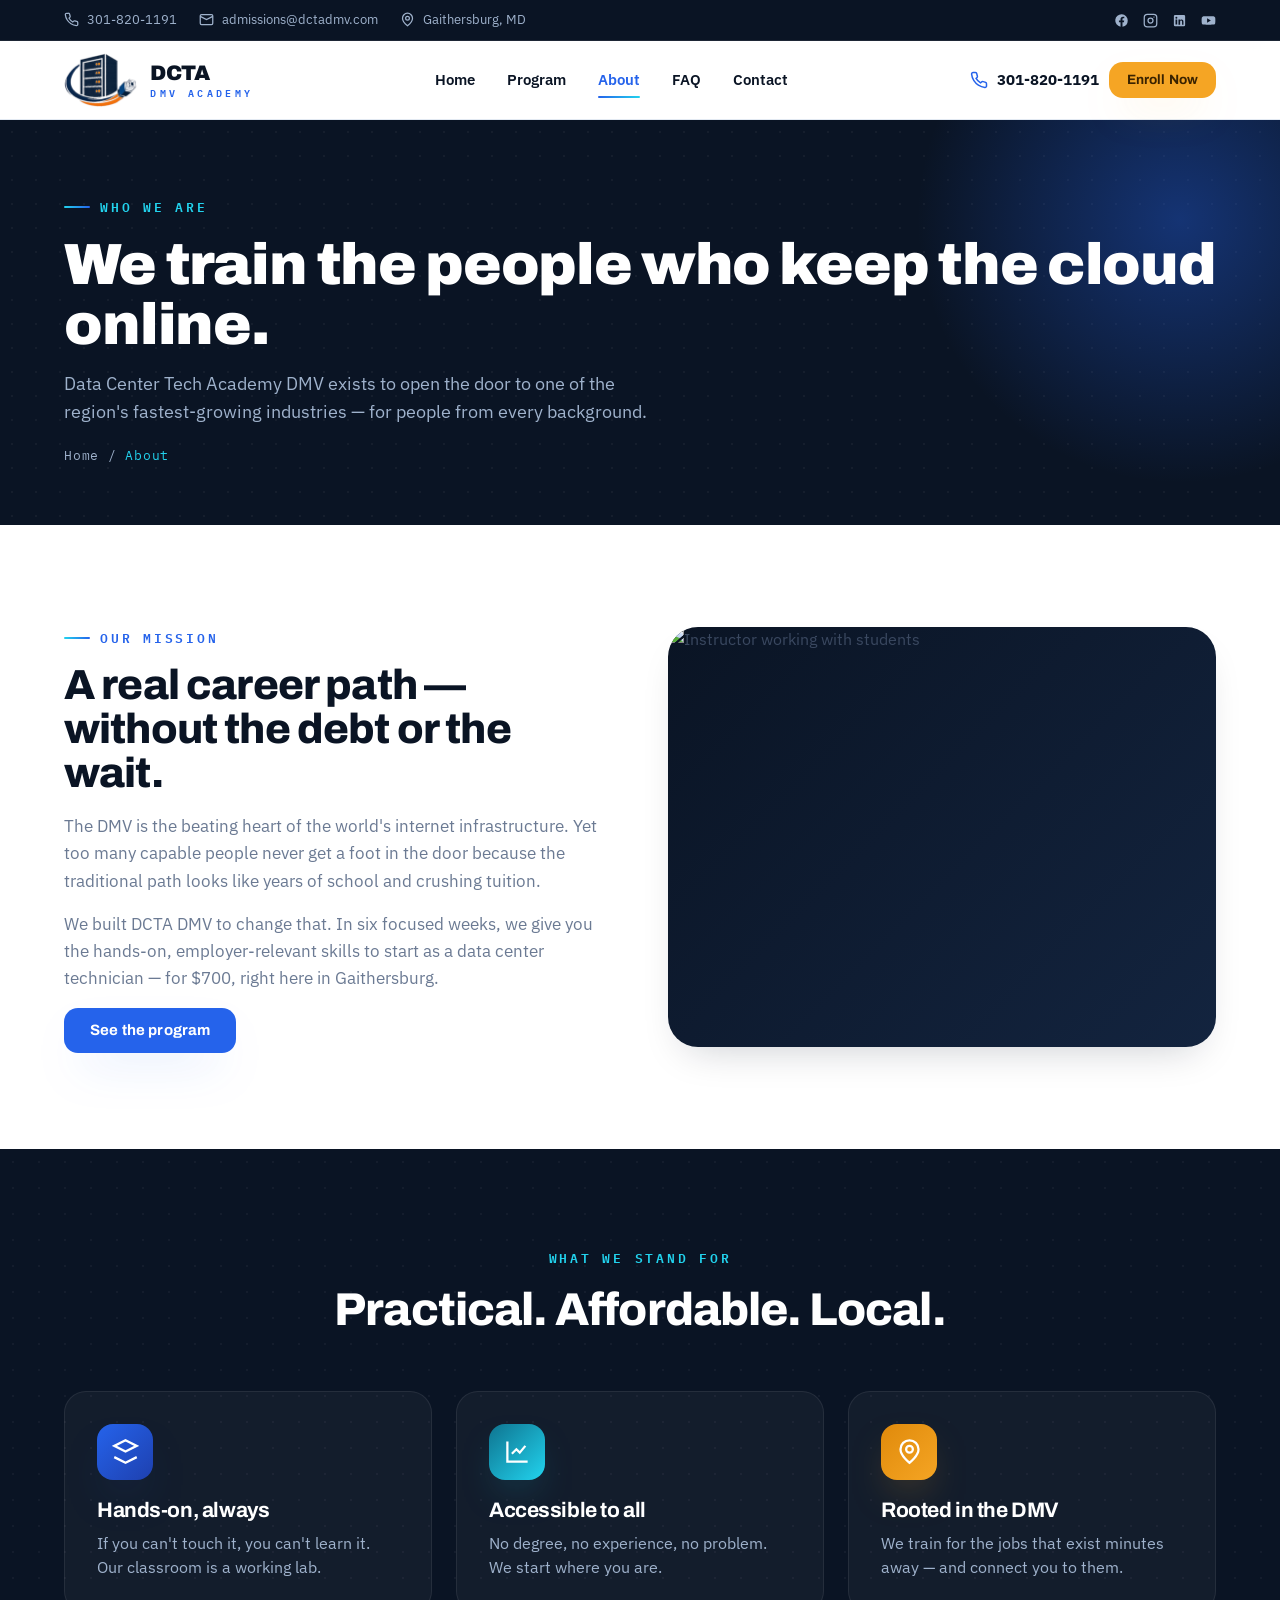
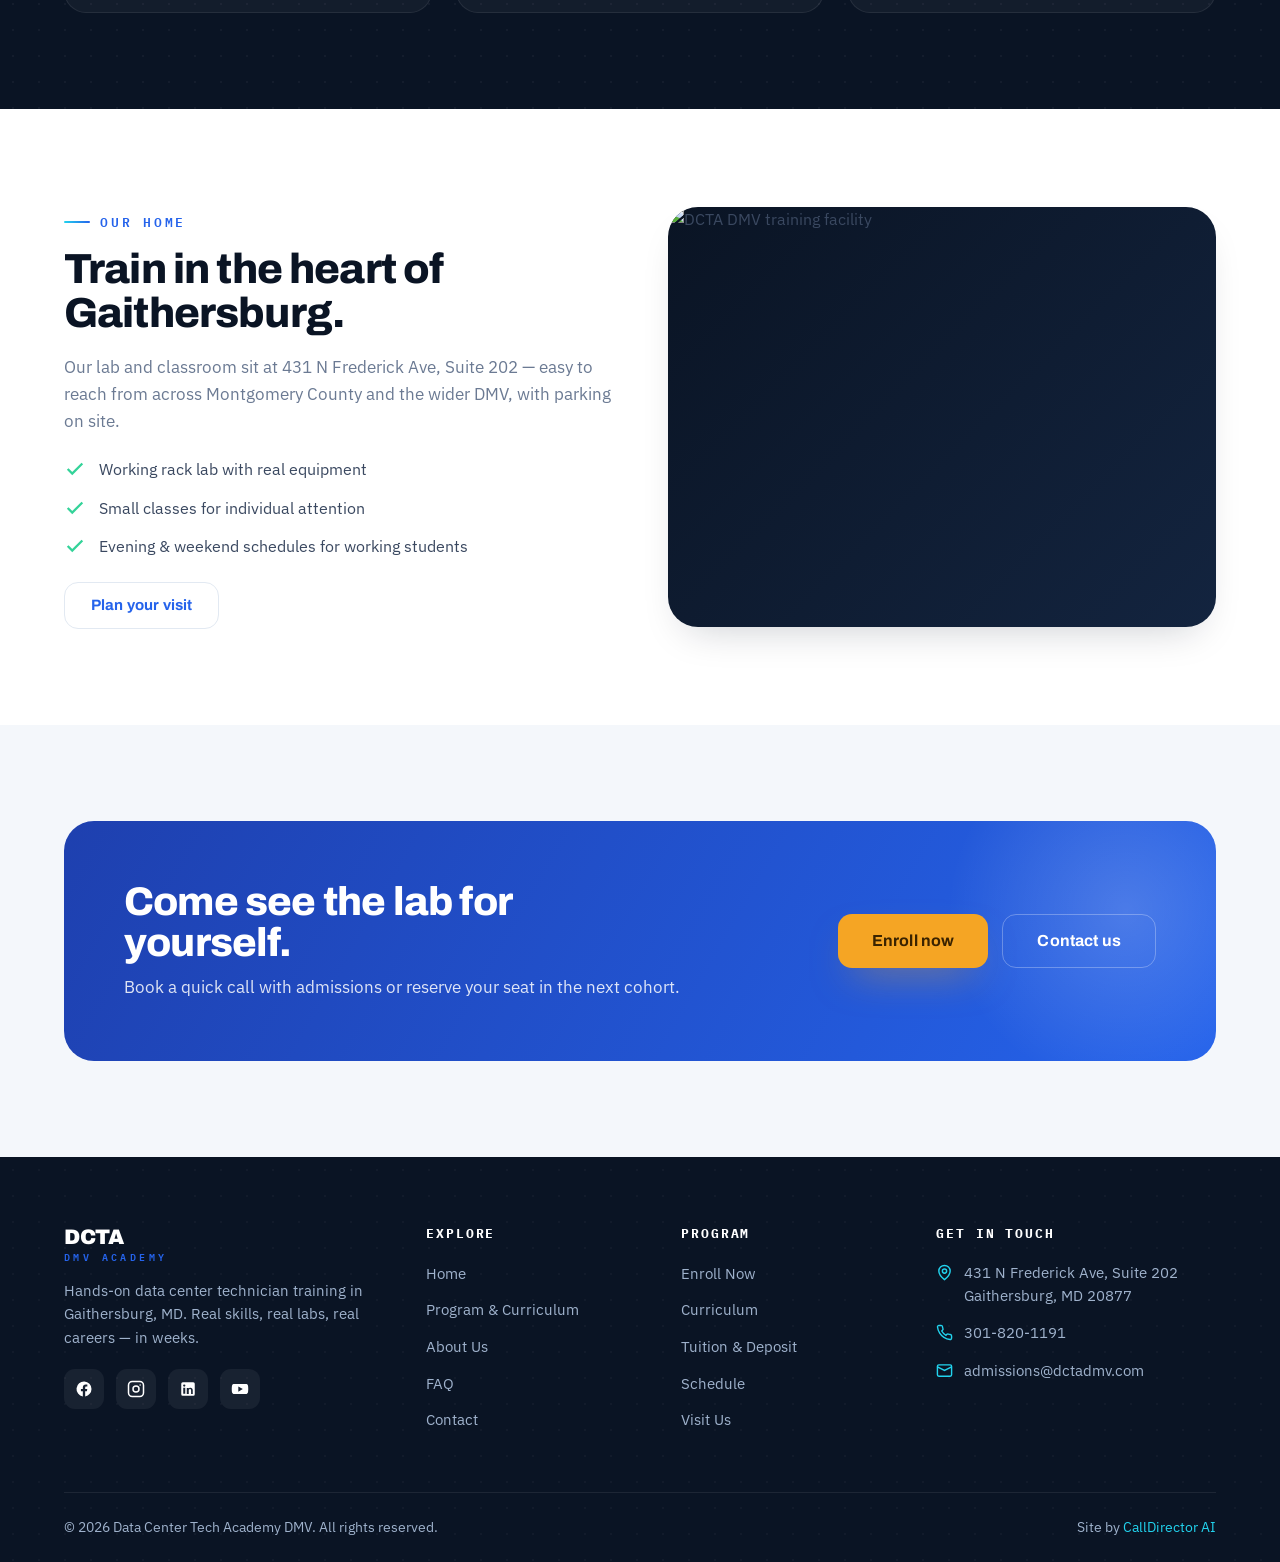
==== commit 6b022165: "Remove footer logo icon" ====
--- a/about.html
+++ b/about.html
@@ -123,7 +123,7 @@
   <div class="container">
     <div class="foot-grid">
       <div>
-        <a class="brand" href="index.html"><img class="mark" src="assets/logo-icon.png" alt="Data Center Tech Academy DMV logo"><span class="wm"><b>DCTA</b><small>DMV ACADEMY</small></span></a>
+        <a class="brand" href="index.html"><span class="wm"><b>DCTA</b><small>DMV ACADEMY</small></span></a>
         <p class="fdesc">Hands-on data center technician training in Gaithersburg, MD. Real skills, real labs, real careers — in weeks.</p>
         <div class="foot-social">
           <a href="#" aria-label="Facebook"><svg viewBox="0 0 24 24" fill="currentColor"><path d="M22 12a10 10 0 1 0-11.56 9.88v-6.99H7.9V12h2.54V9.8c0-2.5 1.49-3.89 3.78-3.89 1.09 0 2.24.2 2.24.2v2.46h-1.26c-1.24 0-1.63.77-1.63 1.56V12h2.78l-.44 2.89h-2.34v6.99A10 10 0 0 0 22 12z"/></svg></a>
--- a/assets/styles.css
+++ b/assets/styles.css
@@ -139,7 +139,7 @@
 
 /* logo (rack mark + wordmark) */
 .brand{display:flex;align-items:center;gap:13px}
-.brand .mark{height:42px;width:auto;flex:0 0 auto;display:block}
+.brand .mark{height:54px;width:auto;flex:0 0 auto;display:block}
 .brand .wm{display:flex;flex-direction:column;line-height:1}
 .brand .wm b{font-family:'Archivo',sans-serif;font-weight:900;font-size:21px;color:var(--ink);letter-spacing:-.02em}
 .brand .wm small{font-family:'IBM Plex Mono',monospace;font-size:10px;letter-spacing:.34em;color:var(--blue);margin-top:3px;font-weight:600}
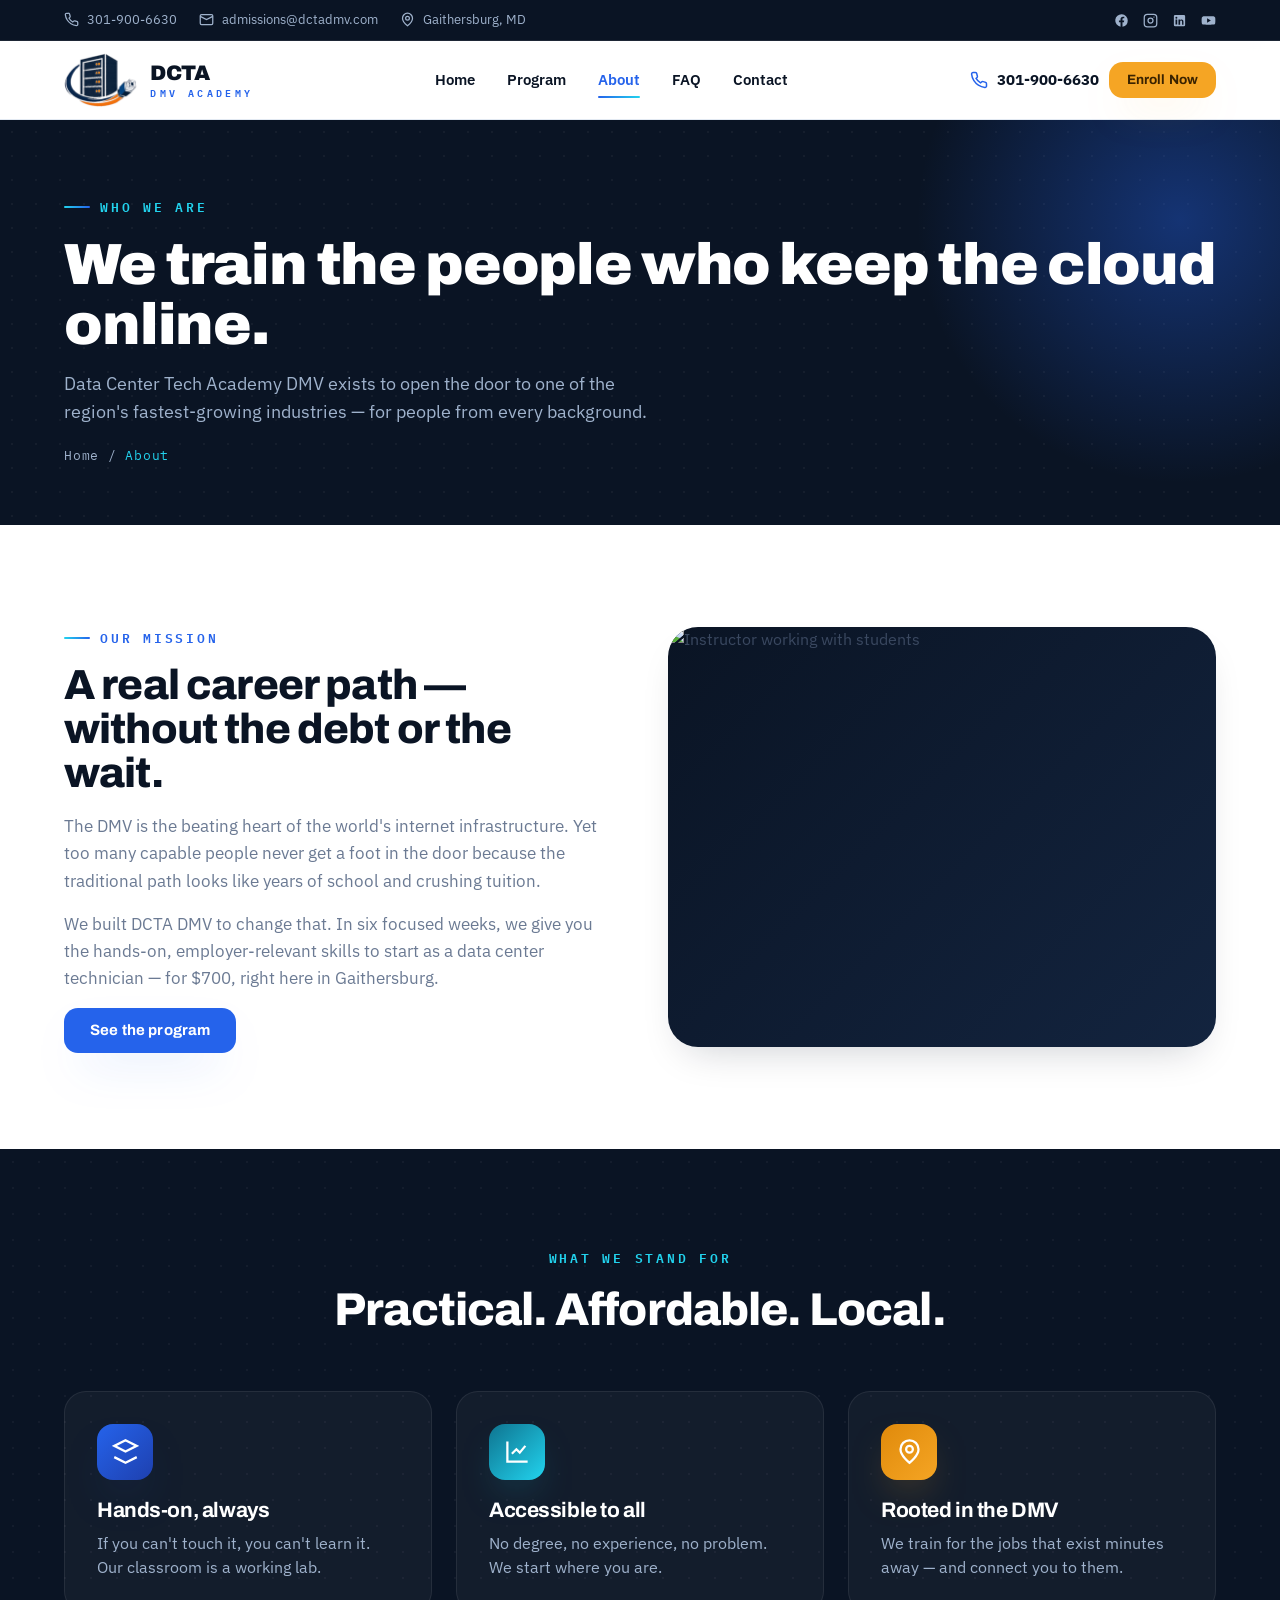
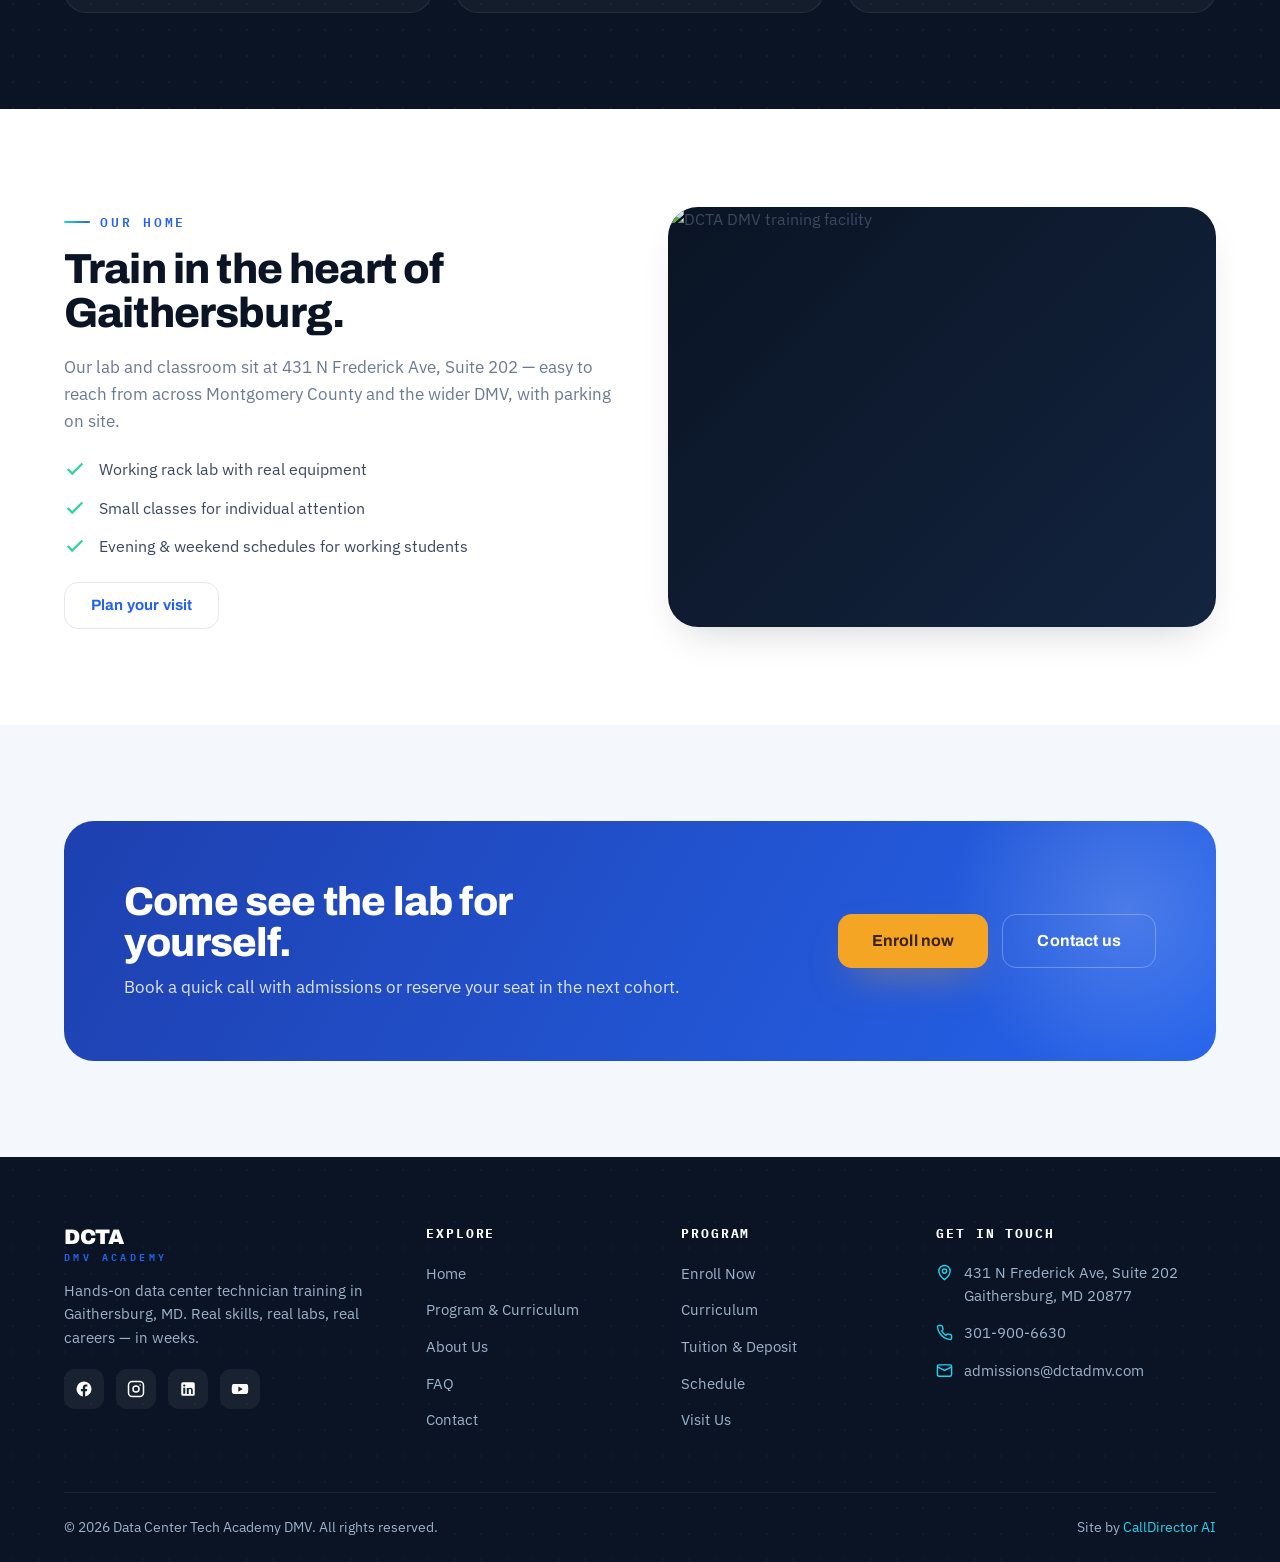
==== commit e9636380: "Update phone number to AI line 301-900-6630" ====
--- a/about.html
+++ b/about.html
@@ -14,7 +14,7 @@
 <div class="topbar">
   <div class="container">
     <div class="tb-left">
-      <span><svg viewBox="0 0 24 24" fill="none" stroke="currentColor" stroke-width="2"><path d="M22 16.92v3a2 2 0 0 1-2.18 2 19.79 19.79 0 0 1-8.63-3.07 19.5 19.5 0 0 1-6-6 19.79 19.79 0 0 1-3.07-8.67A2 2 0 0 1 4.11 2h3a2 2 0 0 1 2 1.72c.13.96.36 1.9.7 2.81a2 2 0 0 1-.45 2.11L8.09 9.91a16 16 0 0 0 6 6l1.27-1.27a2 2 0 0 1 2.11-.45c.91.34 1.85.57 2.81.7A2 2 0 0 1 22 16.92z"/></svg><a href="tel:+13018201191">301-820-1191</a></span>
+      <span><svg viewBox="0 0 24 24" fill="none" stroke="currentColor" stroke-width="2"><path d="M22 16.92v3a2 2 0 0 1-2.18 2 19.79 19.79 0 0 1-8.63-3.07 19.5 19.5 0 0 1-6-6 19.79 19.79 0 0 1-3.07-8.67A2 2 0 0 1 4.11 2h3a2 2 0 0 1 2 1.72c.13.96.36 1.9.7 2.81a2 2 0 0 1-.45 2.11L8.09 9.91a16 16 0 0 0 6 6l1.27-1.27a2 2 0 0 1 2.11-.45c.91.34 1.85.57 2.81.7A2 2 0 0 1 22 16.92z"/></svg><a href="tel:+13019006630">301-900-6630</a></span>
       <span><svg viewBox="0 0 24 24" fill="none" stroke="currentColor" stroke-width="2"><rect x="2" y="4" width="20" height="16" rx="2"/><path d="m22 7-10 5L2 7"/></svg><a href="mailto:admissions@dctadmv.com">admissions@dctadmv.com</a></span>
       <span><svg viewBox="0 0 24 24" fill="none" stroke="currentColor" stroke-width="2"><path d="M20 10c0 6-8 12-8 12s-8-6-8-12a8 8 0 0 1 16 0z"/><circle cx="12" cy="10" r="3"/></svg>Gaithersburg, MD</span>
     </div>
@@ -41,7 +41,7 @@
       <a href="contact.html">Contact</a>
     </div>
     <div class="nav-cta">
-      <a class="nav-phone" href="tel:+13018201191"><svg viewBox="0 0 24 24" fill="none" stroke="currentColor" stroke-width="2"><path d="M22 16.92v3a2 2 0 0 1-2.18 2 19.79 19.79 0 0 1-8.63-3.07 19.5 19.5 0 0 1-6-6 19.79 19.79 0 0 1-3.07-8.67A2 2 0 0 1 4.11 2h3a2 2 0 0 1 2 1.72c.13.96.36 1.9.7 2.81a2 2 0 0 1-.45 2.11L8.09 9.91a16 16 0 0 0 6 6l1.27-1.27a2 2 0 0 1 2.11-.45c.91.34 1.85.57 2.81.7A2 2 0 0 1 22 16.92z"/></svg>301-820-1191</a>
+      <a class="nav-phone" href="tel:+13019006630"><svg viewBox="0 0 24 24" fill="none" stroke="currentColor" stroke-width="2"><path d="M22 16.92v3a2 2 0 0 1-2.18 2 19.79 19.79 0 0 1-8.63-3.07 19.5 19.5 0 0 1-6-6 19.79 19.79 0 0 1-3.07-8.67A2 2 0 0 1 4.11 2h3a2 2 0 0 1 2 1.72c.13.96.36 1.9.7 2.81a2 2 0 0 1-.45 2.11L8.09 9.91a16 16 0 0 0 6 6l1.27-1.27a2 2 0 0 1 2.11-.45c.91.34 1.85.57 2.81.7A2 2 0 0 1 22 16.92z"/></svg>301-900-6630</a>
       <a class="btn btn-primary btn-sm" href="enroll.html">Enroll Now</a>
     </div>
     <button class="burger" aria-label="Menu"><span></span></button>
@@ -56,7 +56,7 @@
   <a class="mn-link" href="about.html">About</a>
   <a class="mn-link" href="faq.html">FAQ</a>
   <a class="mn-link" href="contact.html">Contact</a>
-  <div class="mn-foot"><a class="btn btn-primary" href="enroll.html">Enroll Now</a><a class="btn btn-outline" href="tel:+13018201191">Call 301-820-1191</a></div>
+  <div class="mn-foot"><a class="btn btn-primary" href="enroll.html">Enroll Now</a><a class="btn btn-outline" href="tel:+13019006630">Call 301-900-6630</a></div>
 </aside>
 
 <section class="page-hero">
@@ -134,7 +134,7 @@
       </div>
       <div><h4>Explore</h4><ul><li><a href="index.html">Home</a></li><li><a href="program.html">Program &amp; Curriculum</a></li><li><a href="about.html">About Us</a></li><li><a href="faq.html">FAQ</a></li><li><a href="contact.html">Contact</a></li></ul></div>
       <div><h4>Program</h4><ul><li><a href="enroll.html">Enroll Now</a></li><li><a href="program.html">Curriculum</a></li><li><a href="enroll.html">Tuition &amp; Deposit</a></li><li><a href="faq.html">Schedule</a></li><li><a href="contact.html">Visit Us</a></li></ul></div>
-      <div><h4>Get in touch</h4><ul class="fcontact"><li><svg viewBox="0 0 24 24" fill="none" stroke="currentColor" stroke-width="2"><path d="M20 10c0 6-8 12-8 12s-8-6-8-12a8 8 0 0 1 16 0z"/><circle cx="12" cy="10" r="3"/></svg><span>431 N Frederick Ave, Suite 202<br>Gaithersburg, MD 20877</span></li><li><svg viewBox="0 0 24 24" fill="none" stroke="currentColor" stroke-width="2"><path d="M22 16.92v3a2 2 0 0 1-2.18 2 19.79 19.79 0 0 1-8.63-3.07 19.5 19.5 0 0 1-6-6 19.79 19.79 0 0 1-3.07-8.67A2 2 0 0 1 4.11 2h3a2 2 0 0 1 2 1.72c.13.96.36 1.9.7 2.81a2 2 0 0 1-.45 2.11L8.09 9.91a16 16 0 0 0 6 6l1.27-1.27a2 2 0 0 1 2.11-.45c.91.34 1.85.57 2.81.7A2 2 0 0 1 22 16.92z"/></svg><a href="tel:+13018201191">301-820-1191</a></li><li><svg viewBox="0 0 24 24" fill="none" stroke="currentColor" stroke-width="2"><rect x="2" y="4" width="20" height="16" rx="2"/><path d="m22 7-10 5L2 7"/></svg><a href="mailto:admissions@dctadmv.com">admissions@dctadmv.com</a></li></ul></div>
+      <div><h4>Get in touch</h4><ul class="fcontact"><li><svg viewBox="0 0 24 24" fill="none" stroke="currentColor" stroke-width="2"><path d="M20 10c0 6-8 12-8 12s-8-6-8-12a8 8 0 0 1 16 0z"/><circle cx="12" cy="10" r="3"/></svg><span>431 N Frederick Ave, Suite 202<br>Gaithersburg, MD 20877</span></li><li><svg viewBox="0 0 24 24" fill="none" stroke="currentColor" stroke-width="2"><path d="M22 16.92v3a2 2 0 0 1-2.18 2 19.79 19.79 0 0 1-8.63-3.07 19.5 19.5 0 0 1-6-6 19.79 19.79 0 0 1-3.07-8.67A2 2 0 0 1 4.11 2h3a2 2 0 0 1 2 1.72c.13.96.36 1.9.7 2.81a2 2 0 0 1-.45 2.11L8.09 9.91a16 16 0 0 0 6 6l1.27-1.27a2 2 0 0 1 2.11-.45c.91.34 1.85.57 2.81.7A2 2 0 0 1 22 16.92z"/></svg><a href="tel:+13019006630">301-900-6630</a></li><li><svg viewBox="0 0 24 24" fill="none" stroke="currentColor" stroke-width="2"><rect x="2" y="4" width="20" height="16" rx="2"/><path d="m22 7-10 5L2 7"/></svg><a href="mailto:admissions@dctadmv.com">admissions@dctadmv.com</a></li></ul></div>
     </div>
     <div class="foot-bar"><span>&copy; <span data-year>2026</span> Data Center Tech Academy DMV. All rights reserved.</span><span>Site by <a href="#" style="color:var(--cyan)">CallDirector AI</a></span></div>
   </div>
@@ -146,5 +146,8 @@
 </button>
 
 <script src="assets/main.js"></script>
+
+<!-- DCTA AI Receptionist (PMG widget 87161693) -->
+<script src="https://app.calldirector.ai/widget.js" data-widget="87161693" async></script>
 </body>
 </html>
--- a/assets/styles.css
+++ b/assets/styles.css
@@ -523,7 +523,7 @@
    BACK TO TOP
    ============================================================ */
 .to-top{
-  position:fixed;right:26px;bottom:26px;z-index:50;
+  position:fixed;left:26px;bottom:26px;z-index:50;
   width:46px;height:46px;border-radius:50%;
   border:1px solid rgba(255,255,255,.18);background:var(--blue);color:#fff;
   display:flex;align-items:center;justify-content:center;cursor:pointer;
@@ -535,5 +535,5 @@
 .to-top:hover{background:var(--blue-deep);transform:translateY(-3px)}
 .to-top:active{transform:translateY(-1px)}
 .to-top svg{width:20px;height:20px}
-@media(max-width:760px){.to-top{right:16px;bottom:16px;width:42px;height:42px}}
+@media(max-width:760px){.to-top{left:16px;bottom:16px;width:42px;height:42px}}
 @media(prefers-reduced-motion:reduce){.to-top{transition:opacity .3s,visibility .3s}.to-top:hover{transform:none}}
